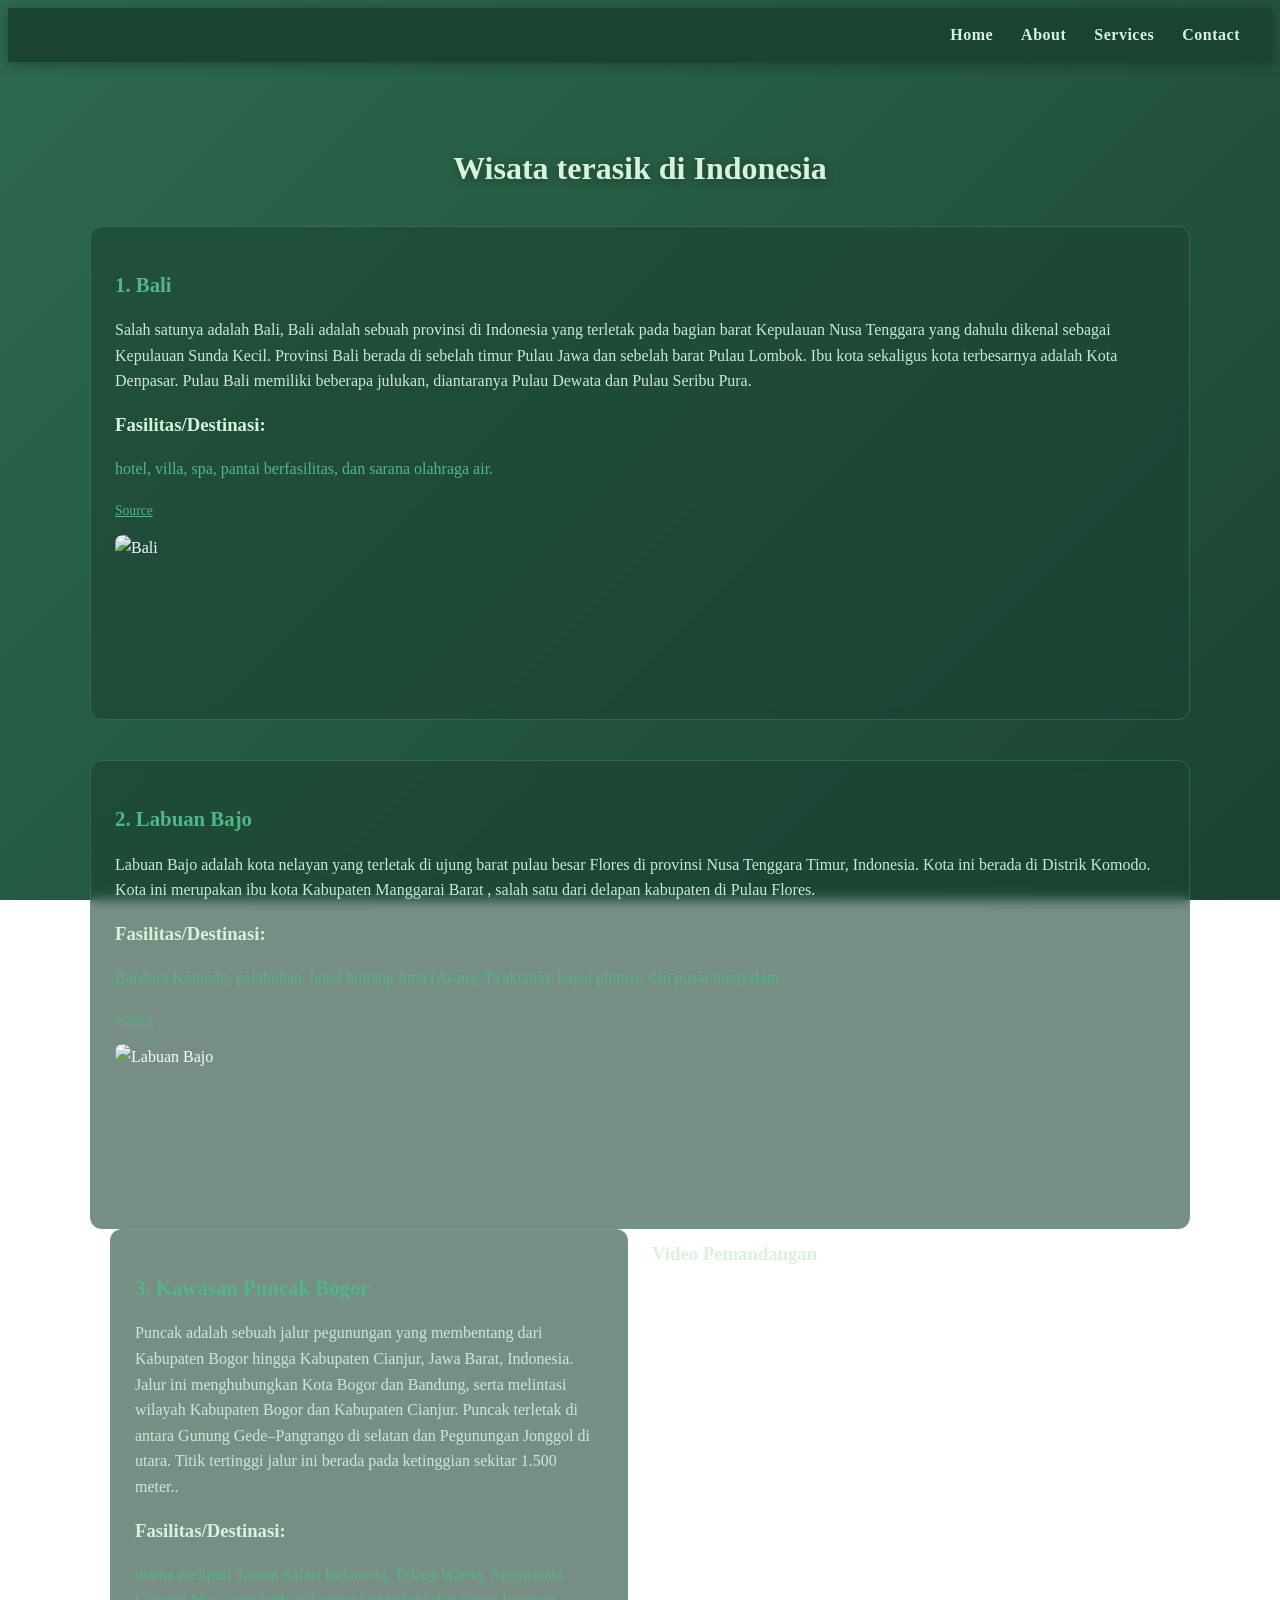
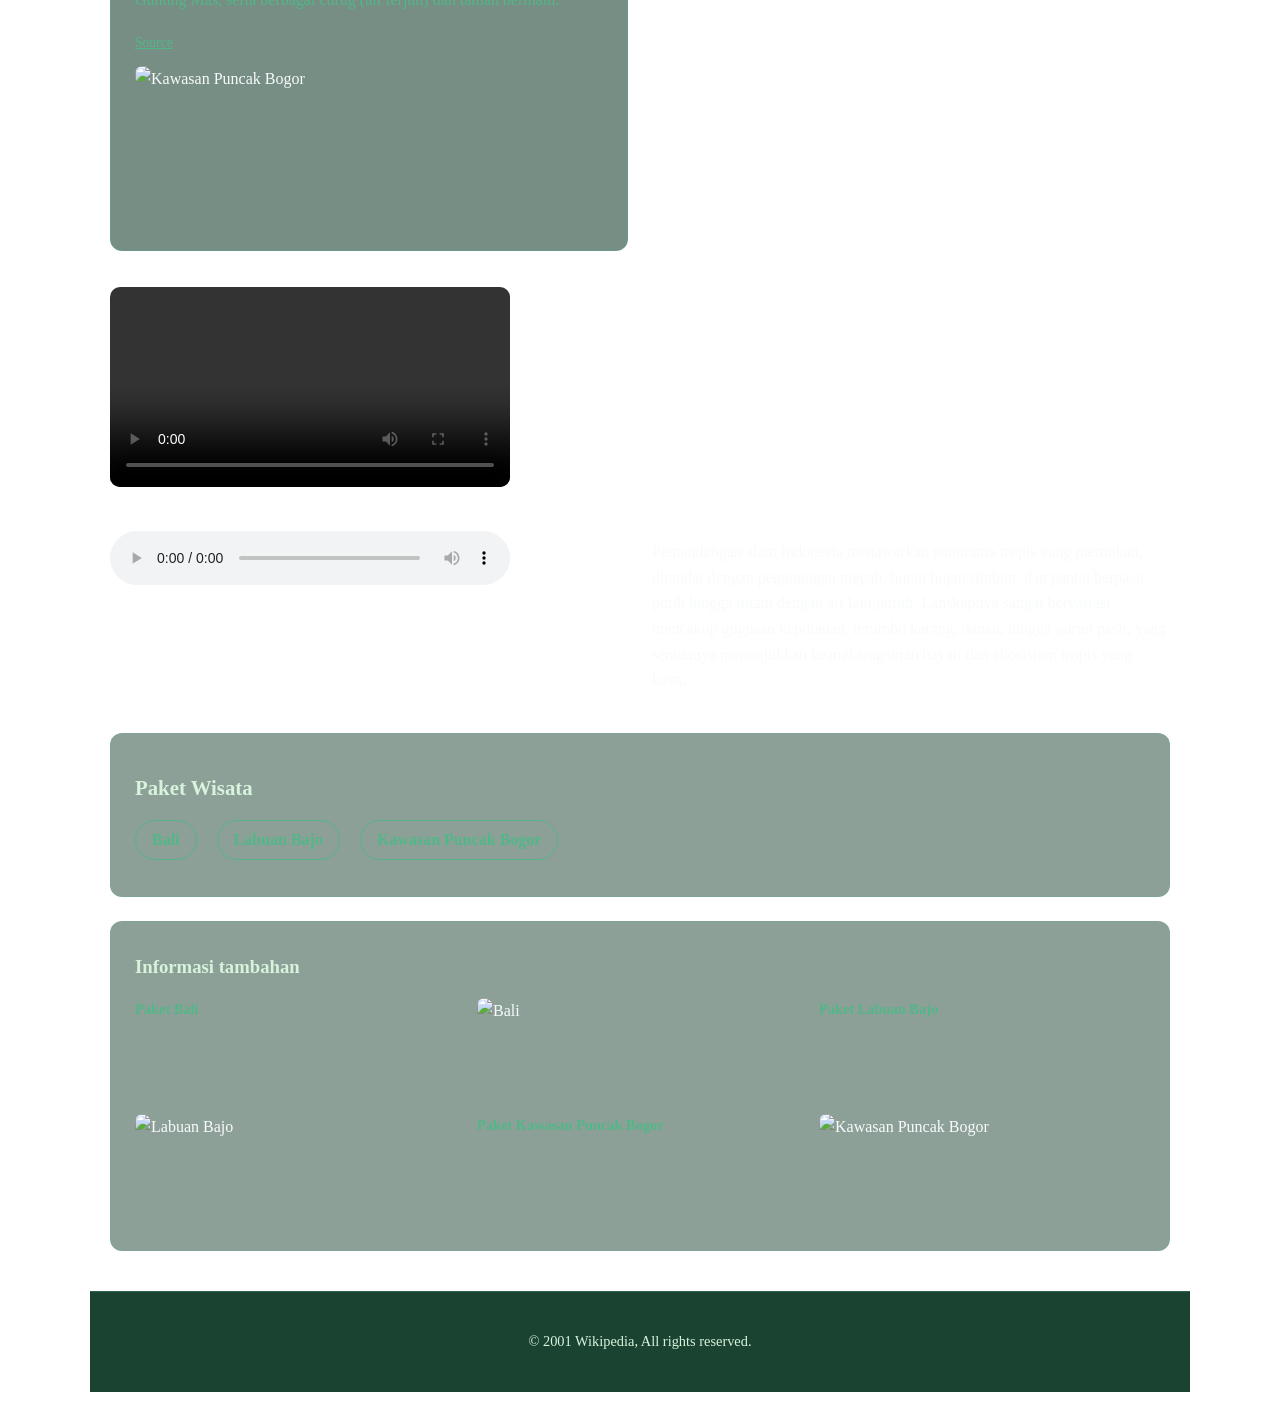
==== index.html @ 2928dc79 "Contoh" ====
<!DOCTYPE html>
<html lang="en">

    <head>
        <meta charset="UTF-8">
        <meta name="viewport" content="width=device-width, initial-scale=1.0">
        <meta http-equiv="X-UA-Compatible" content="ie-edge">
        <title>JELAJAH DUNIA BERSAMA [RICKY PRATAMA WIJAYA]</title>
        <link rel="stylesheet" href="projek3.css">
    </head>

    <body>


        <div>
            <nav class="navbar">
                <ul class="nav-links">
                    <li><a href="#">Home</a></li>
                    <li><a href="#">About</a></li>
                    <li><a href="#">Services</a></li>
                    <li><a href="#">Contact</a></li>
                </ul>
            </nav>
        </div>


        <div>
            <h1>
                Wisata terasik di Indonesia
            </h1>
            <article>
                <h2 style="color: yellowgreen;"> 1. Bali</h2>
                <p>Salah satunya adalah Bali, Bali adalah sebuah provinsi di Indonesia yang terletak pada bagian barat
                    Kepulauan Nusa Tenggara yang dahulu dikenal sebagai Kepulauan Sunda Kecil. Provinsi Bali berada di
                    sebelah timur Pulau Jawa dan sebelah barat Pulau Lombok. Ibu kota sekaligus kota terbesarnya adalah
                    Kota Denpasar. Pulau Bali memiliki beberapa julukan, diantaranya Pulau Dewata dan Pulau Seribu Pura.
                </p>
                <h3>Fasilitas/Destinasi:</h3>
                <p style="color: dodgerblue;">hotel, villa, spa, pantai berfasilitas, dan sarana olahraga air.</p>
                <a href="https://id.wikipedia.org/wiki/Bali">Source</a>
                <br>
                <img src="./assets/bali.jpeg" alt="Bali" width="100">
            </article>
        </div>
        <div>
            <article>
                <h2 style="color: yellowgreen;">2. Labuan Bajo</h2>
                <p>Labuan Bajo adalah kota nelayan yang terletak di ujung barat pulau besar Flores di provinsi Nusa
                    Tenggara Timur, Indonesia. Kota ini berada di Distrik Komodo. Kota ini merupakan ibu kota Kabupaten
                    Manggarai Barat , salah satu dari delapan kabupaten di Pulau Flores.</p>
                <h3>Fasilitas/Destinasi:</h3>
                <p style="color: dodgerblue;">Bandara Komodo, pelabuhan, hotel bintang lima (Ayana, Ta'aktana), kapal
                    phinisi, dan pusat menyelam.
                </p>
                <a href="https://en.wikipedia.org/wiki/Labuan_Bajo">Source</a>
                <br>
                <img src="./assets/labuan bajo.jpeg" alt="Labuan Bajo" width="100">
            </article>
            </main>
            <main>
                <article>
                    <h2 style="color: yellowgreen;">3. Kawasan Puncak Bogor</h2>
                    <p>Puncak adalah sebuah jalur pegunungan yang membentang dari Kabupaten Bogor hingga Kabupaten
                        Cianjur,
                        Jawa Barat, Indonesia. Jalur ini menghubungkan Kota Bogor dan Bandung, serta melintasi wilayah
                        Kabupaten Bogor dan Kabupaten Cianjur. Puncak terletak di antara Gunung Gede–Pangrango di
                        selatan
                        dan Pegunungan Jonggol di utara. Titik tertinggi jalur ini berada pada ketinggian sekitar 1.500
                        meter..</p>
                    <h3>Fasilitas/Destinasi:</h3>
                    <p style="color: dodgerblue;"> utama meliputi Taman Safari Indonesia, Telaga Warna, Agrowisata
                        Gunung
                        Mas, serta berbagai
                        curug (air terjun) dan taman bermain.</p>
                    <a href="https://id.wikipedia.org/wiki/Kawasan_Puncak">Source</a>
                    <br>
                    <img src="./assets/bogor.jpg" alt="Kawasan Puncak Bogor" width="100">
                </article>
                <h3>Video Pemandangan</h3>
                <video controls width="350" height="200">
                    <source src="./assets/video.mp4" type="video/mp4">
                    <source src="./assets/video.webm" type="video/webm">
                </video>
                <br>
                <audio controls>
                    <source src="./assets/audio.mp3" type="audio/mpeg">
                    <source src="./assets/audio.ogg" type="audio/ogg">
                </audio>
                <p>Pemandangan alam Indonesia menawarkan panorama tropis yang memukau, ditandai dengan pegunungan megah,
                    hutan hujan rimbun, dan pantai berpasir putih hingga hitam dengan air laut jernih. Lanskapnya sangat
                    bervariasi, mencakup gugusan kepulauan, terumbu karang, danau, hingga gurun pasir, yang semuanya
                    menunjukkan keanekaragaman hayati dan ekosistem tropis yang kaya.</p>
                <section>
                    <h2>Paket Wisata</h2>
                    <ul>
                        <li><a href="#">Bali</a></li>
                        <li><a href="#">Labuan Bajo</a></li>
                        <li><a href="#">Kawasan Puncak Bogor</a></li>
                    </ul>
                </section>
                <aside>
                    <h3>Informasi tambahan</h3>
                    <ul>
                        <li><a href="#">Paket Bali</a></li>
                        <img src="./assets/paket bali.jpg" alt="Bali" width="100">
                        <li><a href="#">Paket Labuan Bajo</a></li>
                        <img src="./assets/paket labuan bajo.jpg" alt="Labuan Bajo" width="100">
                        <li><a href="#">Paket Kawasan Puncak Bogor</a></li>
                        <img src="./assets/paket bogor.jpg" alt="Kawasan Puncak Bogor" width="100">
                    </ul>
                </aside>
            </main>
            <footer>
                <p>&copy; 2001 Wikipedia, All rights reserved.</p>
            </footer>
    </body>

</html>
---- projek3.css ----
:root {
    --primary: #2D6A4F;
    --primary-light: #52B788;
    --primary-xlight: #D8F3DC;
    --dark: #1B4332;
    --light: #f8fafc;
    --bg-gradient: linear-gradient(135deg, #2D6A4F 0%, #1B4332 100%);
    --font-body: Georgia, 'Times New Roman', serif;
}

body {
    font-family: var(--font-body);
    background: var(--bg-gradient);
    background-attachment: fixed;
    color: var(--light);
    line-height: 1.6;
    overflow-x: hidden;
    min-height: 100vh;
}

.navbar {
    background: var(--dark);
    padding: 14px 32px;
    display: flex;
    justify-content: flex-end;
    align-items: center;
    box-shadow: 0 2px 12px rgba(0,0,0,0.3);
    position: sticky;
    top: 0;
    z-index: 100;
}

.nav-links {
    list-style: none;
    padding: 0;
    margin: 0;
    display: flex;
    gap: 28px;
}

.nav-links a {
    text-decoration: none;
    color: var(--primary-xlight);
    font-size: 16px;
    font-weight: bold;
    letter-spacing: 0.5px;
    transition: color 0.3s, border-bottom 0.3s;
    padding-bottom: 4px;
    border-bottom: 2px solid transparent;
}

.nav-links a:hover {
    color: #52B788;
    border-bottom: 2px solid #52B788;
}

.logo {
    font-size: 24px;
    font-weight: bold;
    color: var(--primary-light);
}

h1 {
    text-align: center;
    font-size: 2rem;
    padding: 40px 20px 10px;
    color: var(--primary-xlight);
    text-shadow: 0 2px 8px rgba(0,0,0,0.3);
}

h2 {
    color: #52B788 !important; /* override inline style yellowgreen */
    font-size: 1.3rem;
    margin-bottom: 8px;
}

h3 {
    color: var(--primary-xlight);
    margin: 10px 0 6px;
}

body > div:nth-child(2),
body > div:nth-child(3) {
    max-width: 1100px;
    margin: 0 auto;
    padding: 20px;
}

body > div:nth-child(2) {
    display: grid;
    grid-template-columns: 1fr;
}

main {
    max-width: 1100px;
    margin: 0 auto;
    padding: 0 20px;
    display: grid;
    grid-template-columns: 1fr 1fr;
    grid-template-rows: auto;
    gap: 24px;
}

article {
    background: rgba(27, 67, 50, 0.6);
    border: 1px solid rgba(82, 183, 136, 0.3);
    border-radius: 12px;
    padding: 24px;
    backdrop-filter: blur(6px);
    transition: transform 0.2s, box-shadow 0.2s;
}

article:hover {
    transform: translateY(-4px);
    box-shadow: 0 8px 24px rgba(0,0,0,0.3);
}

article p {
    color: #cde8d8;
}

article p[style*="dodgerblue"] {
    color: #52B788 !important; /* override inline style dodgerblue */
}

article a {
    color: #52B788;
    font-size: 0.85rem;
}

article img {
    width: 100%;
    max-width: 300px;
    height: 160px;
    object-fit: cover;
    border-radius: 8px;
    margin-top: 12px;
    display: block;
}

section {
    grid-column: 1 / -1;
    background: rgba(27, 67, 50, 0.5);
    border-radius: 12px;
    padding: 20px 24px;
    border: 1px solid rgba(82, 183, 136, 0.2);
}

section h2 {
    color: var(--primary-xlight) !important;
    margin-bottom: 10px;
}

section ul {
    display: flex;
    gap: 20px;
    list-style: none;
    padding: 0;
    flex-wrap: wrap;
}

section ul li a {
    color: #52B788;
    text-decoration: none;
    font-weight: bold;
    padding: 6px 16px;
    border: 1px solid #52B788;
    border-radius: 20px;
    transition: 0.3s;
    display: inline-block;
}

section ul li a:hover {
    background: #52B788;
    color: #1B4332;
}

aside {
    background: rgba(27, 67, 50, 0.5);
    border-radius: 12px;
    padding: 20px 24px;
    border: 1px solid rgba(82, 183, 136, 0.2);
    grid-column: 1 / -1;
}

aside h3 {
    margin-bottom: 12px;
    color: var(--primary-xlight);
}

aside ul {
    list-style: none;
    padding: 0;
    display: grid;
    grid-template-columns: repeat(3, 1fr);
    gap: 16px;
}

aside ul li {
    display: flex;
    flex-direction: column;
    gap: 6px;
}

aside ul li a {
    color: #52B788;
    text-decoration: none;
    font-weight: bold;
    font-size: 0.9rem;
}

aside ul img {
    width: 100%;
    height: 100px;
    object-fit: cover;
    border-radius: 8px;
}

video {
    border-radius: 10px;
    width: 100%;
    max-width: 400px;
    display: block;
    margin: 12px 0;
}

audio {
    width: 100%;
    max-width: 400px;
    margin: 8px 0;
}

footer {
    text-align: center;
    padding: 24px;
    margin-top: 40px;
    background: var(--dark);
    color: var(--primary-xlight);
    font-size: 0.9rem;
    border-top: 1px solid rgba(82, 183, 136, 0.3);
}
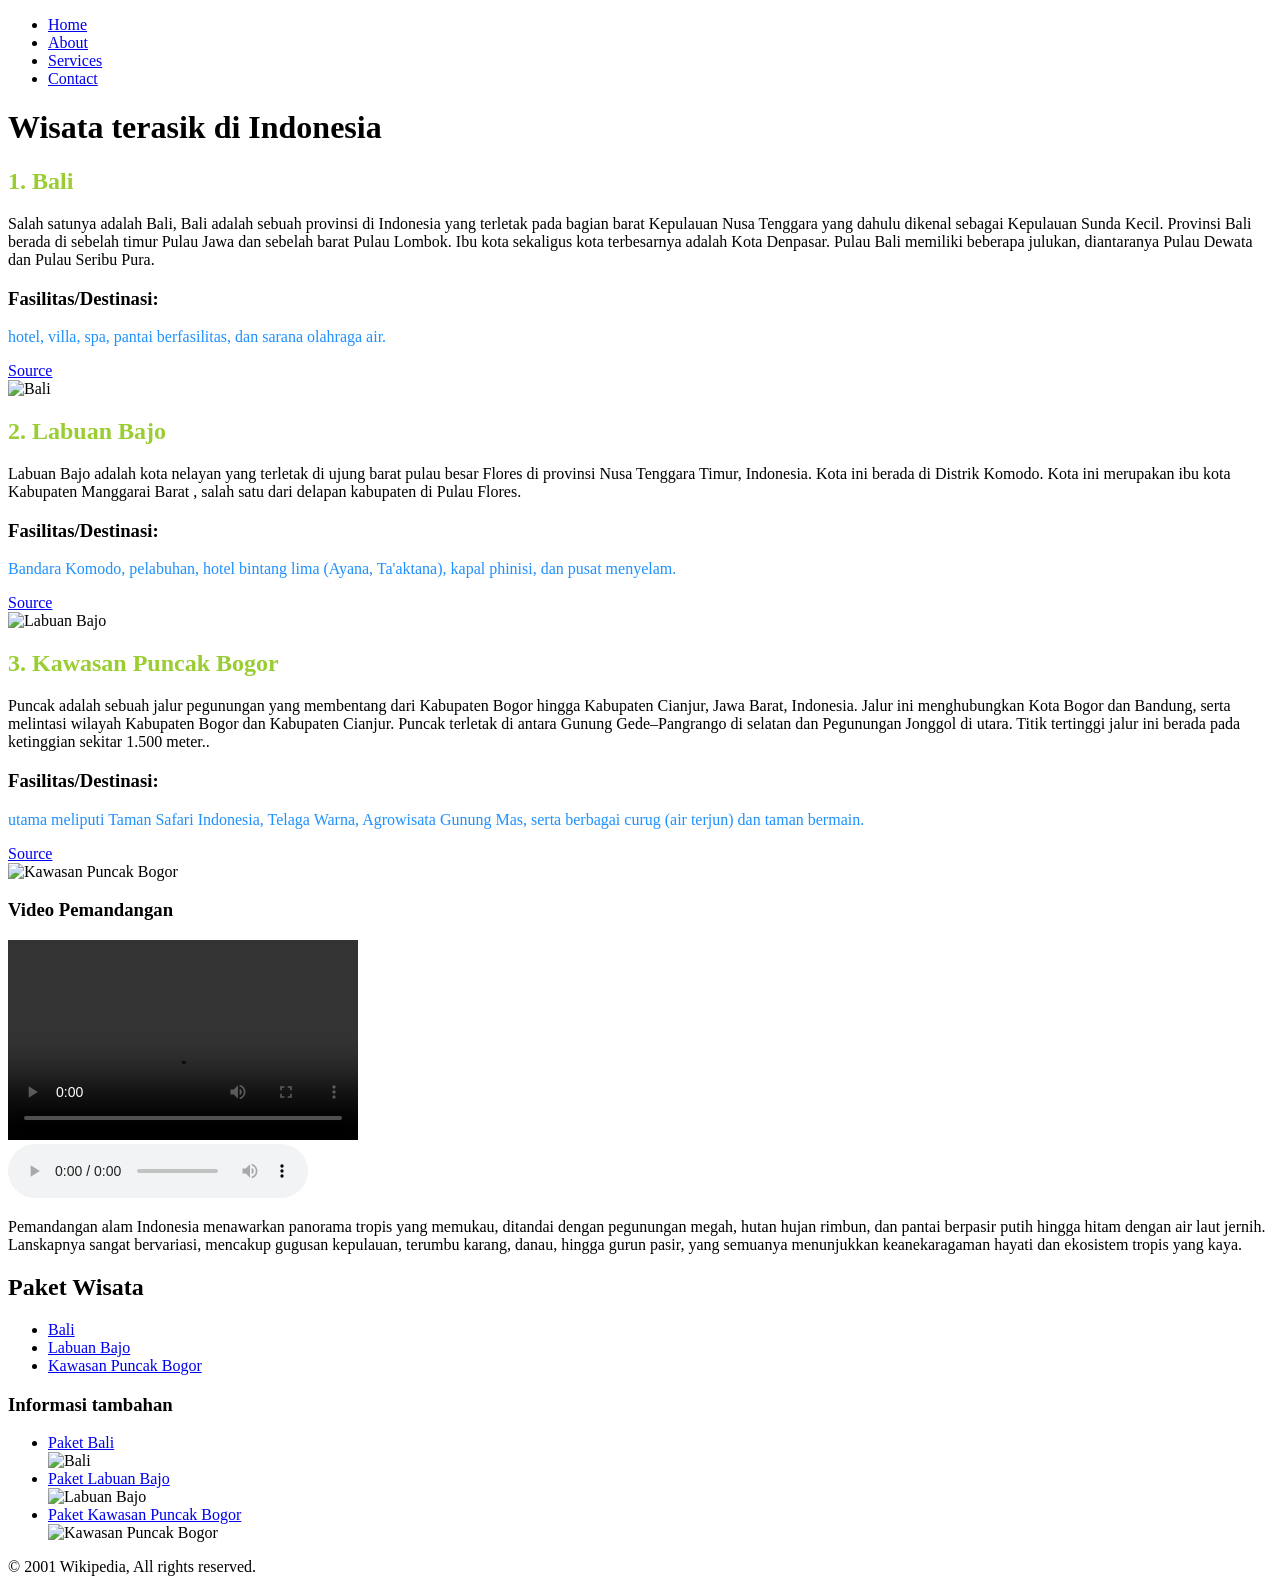
==== commit 6f2eb5e7: "Penambahan queries" ====
--- a/index.html
+++ b/index.html
@@ -6,7 +6,7 @@
         <meta name="viewport" content="width=device-width, initial-scale=1.0">
         <meta http-equiv="X-UA-Compatible" content="ie-edge">
         <title>JELAJAH DUNIA BERSAMA [RICKY PRATAMA WIJAYA]</title>
-        <link rel="stylesheet" href="projek3.css">
+        <link rel="stylesheet" href="projek3-@media.css">
     </head>
 
     <body>
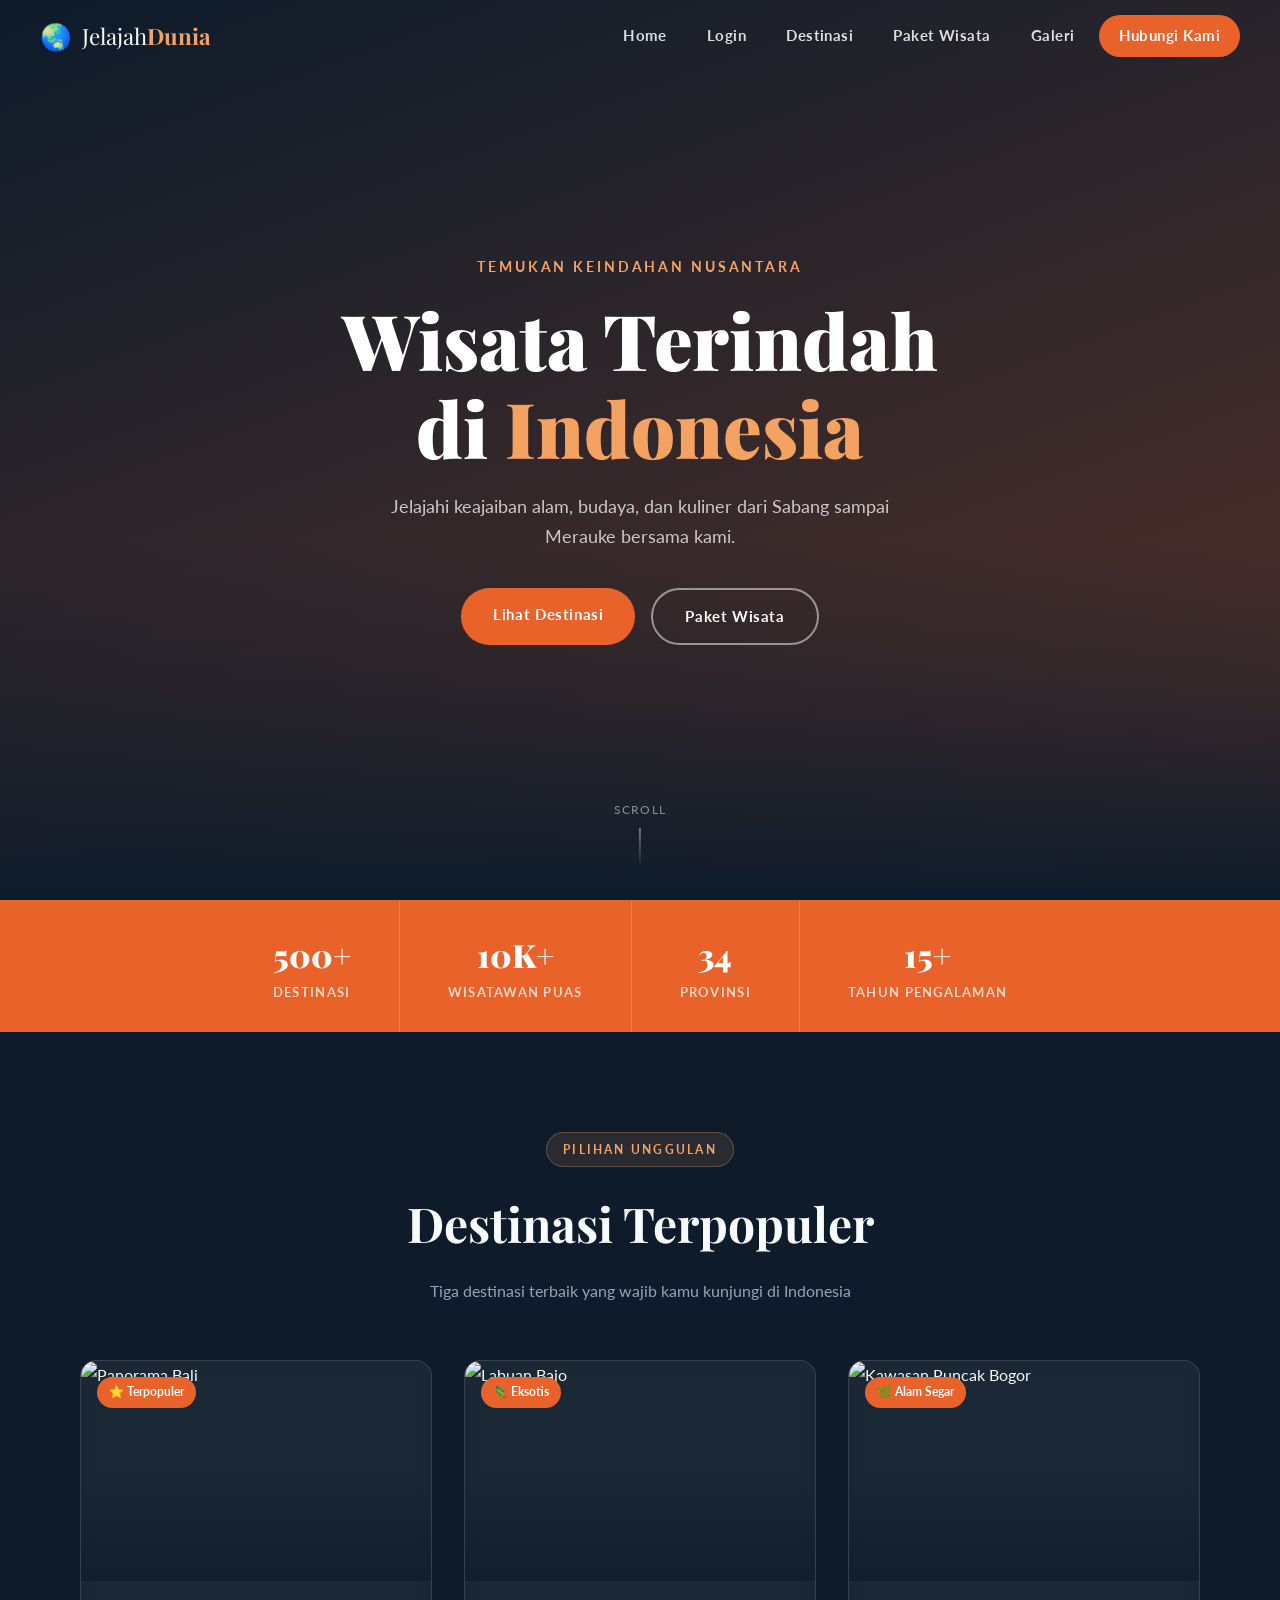
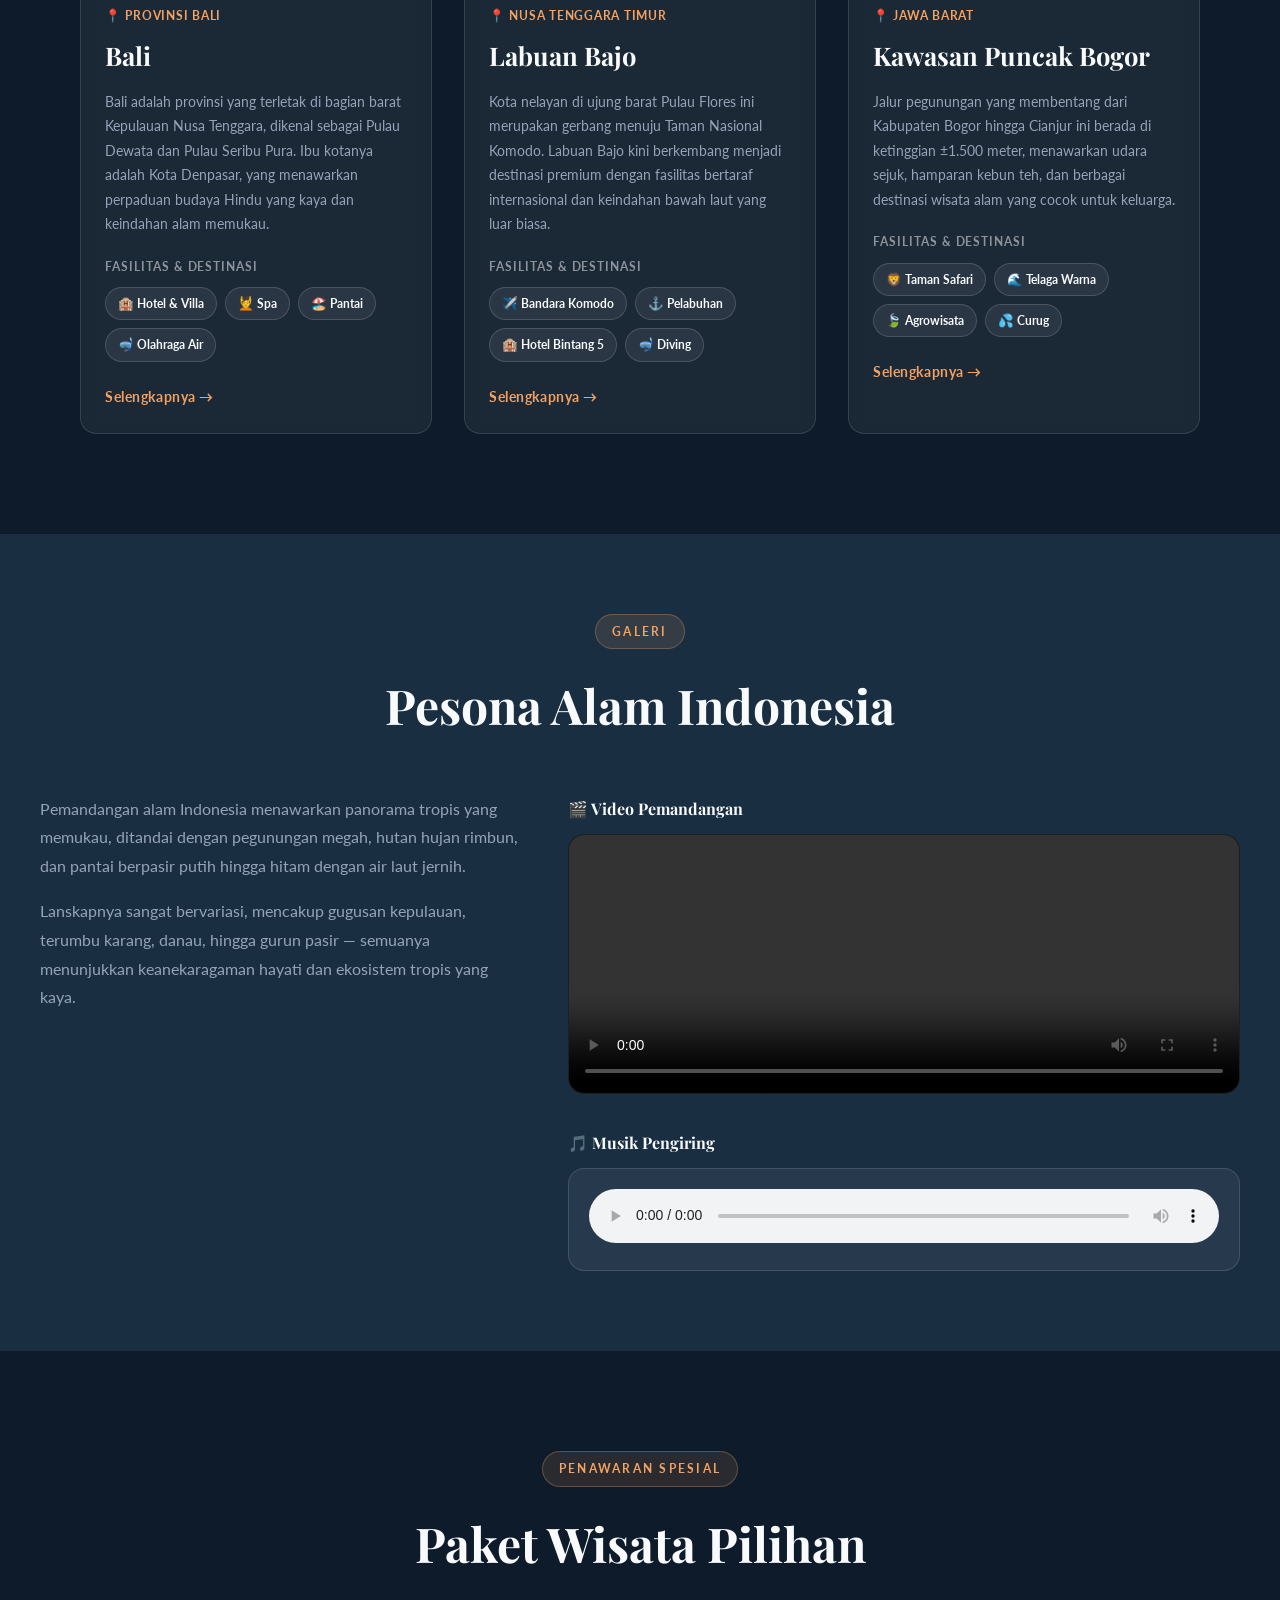
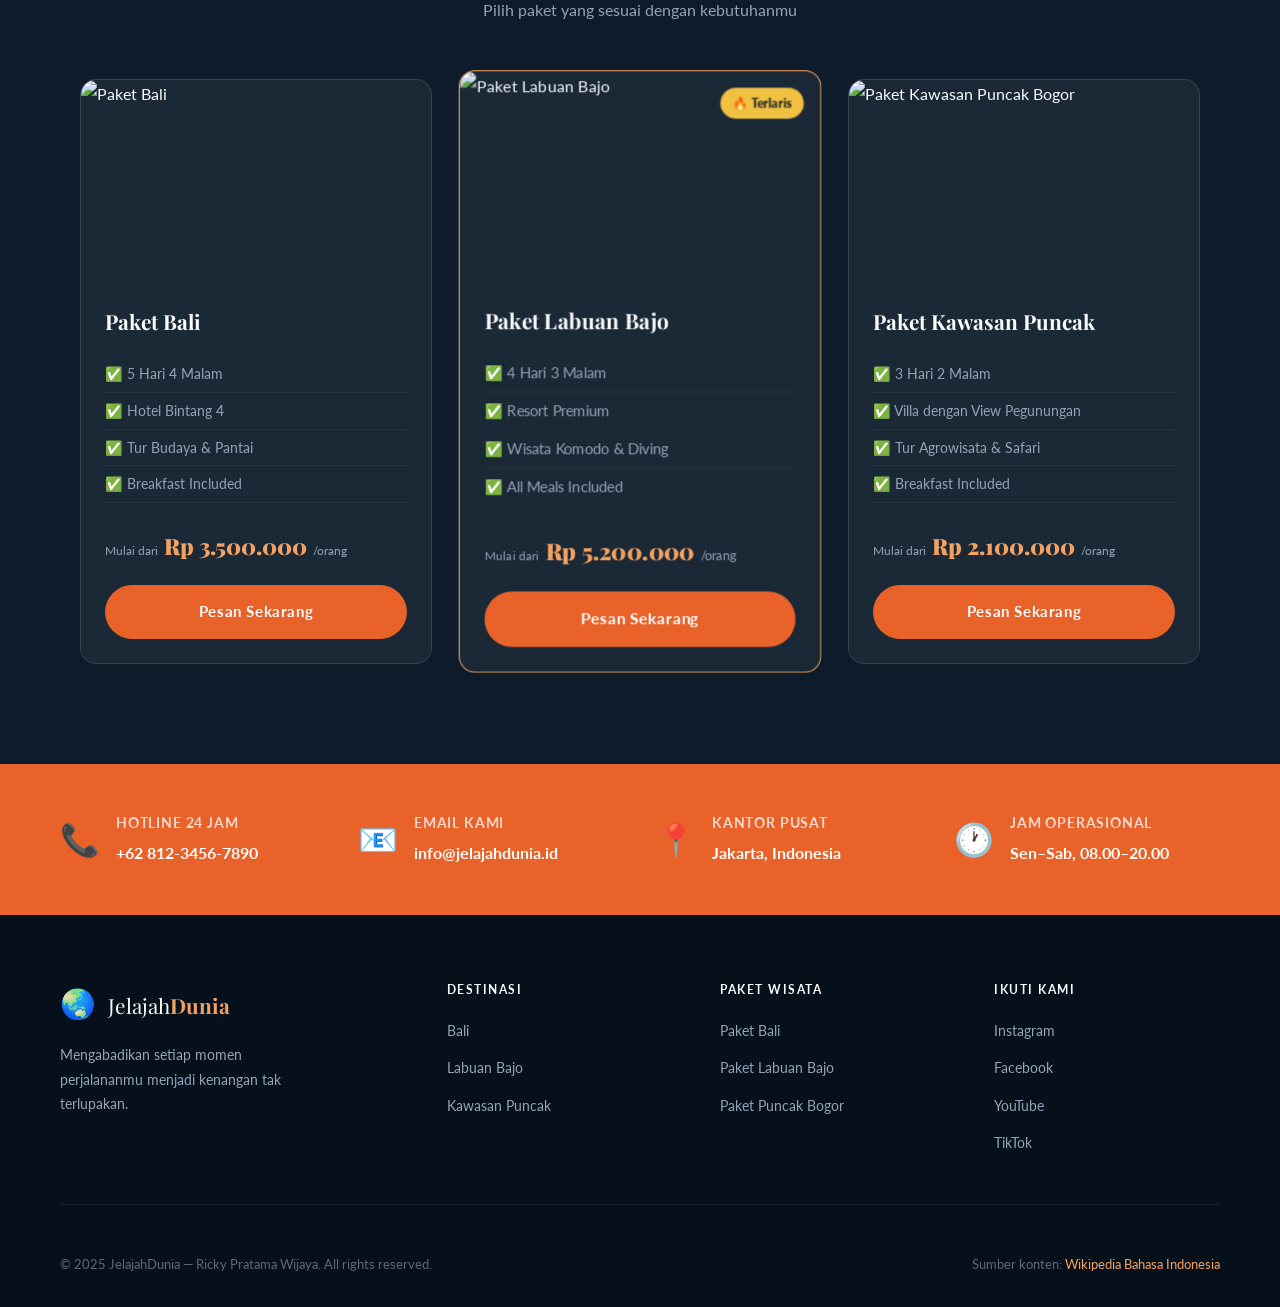
==== commit 223b3e6a: "Final" ====
--- a/index.html
+++ b/index.html
@@ -1,118 +1,394 @@
 <!DOCTYPE html>
-<html lang="en">
-
-    <head>
-        <meta charset="UTF-8">
-        <meta name="viewport" content="width=device-width, initial-scale=1.0">
-        <meta http-equiv="X-UA-Compatible" content="ie-edge">
-        <title>JELAJAH DUNIA BERSAMA [RICKY PRATAMA WIJAYA]</title>
-        <link rel="stylesheet" href="projek3-@media.css">
-    </head>
-
-    <body>
-
-
-        <div>
-            <nav class="navbar">
-                <ul class="nav-links">
-                    <li><a href="#">Home</a></li>
-                    <li><a href="#">About</a></li>
-                    <li><a href="#">Services</a></li>
-                    <li><a href="#">Contact</a></li>
+<html lang="id">
+
+<head>
+    <meta charset="UTF-8">
+    <meta name="viewport" content="width=device-width, initial-scale=1.0">
+    <meta http-equiv="X-UA-Compatible" content="ie=edge">
+    <title>Jelajah Dunia Bersama Ricky Pratama Wijaya</title>
+    <link rel="stylesheet" href="projek.css">
+    <link href="https://fonts.googleapis.com/css2?family=Playfair+Display:wght@400;700;900&family=Lato:wght@300;400;700&display=swap" rel="stylesheet">
+</head>
+
+<body>
+
+    <!-- ===== NAVBAR ===== -->
+    <header class="site-header">
+        <nav class="navbar">
+            <div class="nav-brand">
+                <span class="brand-icon">🌏</span>
+                <span class="brand-text">Jelajah<strong>Dunia</strong></span>
+            </div>
+            <ul class="nav-links">
+                <li><a href="#home">Home</a></li>
+                <li><a href="login.html">Login</a></li>
+                <li><a href="#destinasi">Destinasi</a></li>
+                <li><a href="#paket">Paket Wisata</a></li>
+                <li><a href="#galeri">Galeri</a></li>
+                <li><a href="#kontak" class="nav-cta">Hubungi Kami</a></li>
+            </ul>
+            <!-- Hamburger untuk mobile -->
+            <button class="nav-toggle" id="navToggle" aria-label="Toggle menu">
+                <span></span><span></span><span></span>
+            </button>
+        </nav>
+    </header>
+
+    <!-- ===== HERO SECTION ===== -->
+    <section class="hero" id="home">
+        <div class="hero-overlay"></div>
+        <div class="hero-content">
+            <p class="hero-subtitle">Temukan Keindahan Nusantara</p>
+            <h1 class="hero-title">Wisata Terindah<br>di <span class="highlight">Indonesia</span></h1>
+            <p class="hero-desc">Jelajahi keajaiban alam, budaya, dan kuliner dari Sabang sampai Merauke bersama kami.</p>
+            <div class="hero-buttons">
+                <a href="#destinasi" class="btn btn-primary">Lihat Destinasi</a>
+                <a href="#paket" class="btn btn-outline">Paket Wisata</a>
+            </div>
+        </div>
+        <div class="hero-scroll-hint">
+            <span>Scroll</span>
+            <div class="scroll-arrow"></div>
+        </div>
+    </section>
+
+    <!-- ===== STATS STRIP ===== -->
+    <section class="stats-strip">
+        <div class="stat-item">
+            <span class="stat-num">500+</span>
+            <span class="stat-label">Destinasi</span>
+        </div>
+        <div class="stat-item">
+            <span class="stat-num">10K+</span>
+            <span class="stat-label">Wisatawan Puas</span>
+        </div>
+        <div class="stat-item">
+            <span class="stat-num">34</span>
+            <span class="stat-label">Provinsi</span>
+        </div>
+        <div class="stat-item">
+            <span class="stat-num">15+</span>
+            <span class="stat-label">Tahun Pengalaman</span>
+        </div>
+    </section>
+
+    <!-- ===== DESTINASI SECTION ===== -->
+    <main>
+        <section class="destinasi-section" id="destinasi">
+            <div class="section-header">
+                <span class="section-tag">Pilihan Unggulan</span>
+                <h2 class="section-title">Destinasi Terpopuler</h2>
+                <p class="section-desc">Tiga destinasi terbaik yang wajib kamu kunjungi di Indonesia</p>
+            </div>
+
+            <div class="destinasi-grid">
+
+                <!-- CARD 1: BALI -->
+                <article class="dest-card" id="bali">
+                    <div class="card-badge">⭐ Terpopuler</div>
+                    <div class="card-img-wrap">
+                        <img src="./assets/bali.jpeg" alt="Panorama Bali" class="card-img">
+                        <div class="card-img-overlay"></div>
+                    </div>
+                    <div class="card-body">
+                        <div class="card-location">📍 Provinsi Bali</div>
+                        <h2 class="card-title">Bali</h2>
+                        <p class="card-desc">Bali adalah provinsi yang terletak di bagian barat Kepulauan Nusa Tenggara,
+                            dikenal sebagai Pulau Dewata dan Pulau Seribu Pura. Ibu kotanya adalah Kota Denpasar, yang
+                            menawarkan perpaduan budaya Hindu yang kaya dan keindahan alam memukau.</p>
+                        <div class="card-facilities">
+                            <h4>Fasilitas & Destinasi</h4>
+                            <div class="facility-tags">
+                                <span class="tag">🏨 Hotel & Villa</span>
+                                <span class="tag">💆 Spa</span>
+                                <span class="tag">🏖️ Pantai</span>
+                                <span class="tag">🤿 Olahraga Air</span>
+                            </div>
+                        </div>
+                        <a href="https://id.wikipedia.org/wiki/Bali" target="_blank" class="card-link">
+                            Selengkapnya →
+                        </a>
+                    </div>
+                </article>
+
+                <!-- CARD 2: LABUAN BAJO -->
+                <article class="dest-card" id="labuanbajo">
+                    <div class="card-badge">🦎 Eksotis</div>
+                    <div class="card-img-wrap">
+                        <img src="./assets/labuan bajo.jpeg" alt="Labuan Bajo" class="card-img">
+                        <div class="card-img-overlay"></div>
+                    </div>
+                    <div class="card-body">
+                        <div class="card-location">📍 Nusa Tenggara Timur</div>
+                        <h2 class="card-title">Labuan Bajo</h2>
+                        <p class="card-desc">Kota nelayan di ujung barat Pulau Flores ini merupakan gerbang menuju
+                            Taman Nasional Komodo. Labuan Bajo kini berkembang menjadi destinasi premium dengan
+                            fasilitas bertaraf internasional dan keindahan bawah laut yang luar biasa.</p>
+                        <div class="card-facilities">
+                            <h4>Fasilitas & Destinasi</h4>
+                            <div class="facility-tags">
+                                <span class="tag">✈️ Bandara Komodo</span>
+                                <span class="tag">⚓ Pelabuhan</span>
+                                <span class="tag">🏨 Hotel Bintang 5</span>
+                                <span class="tag">🤿 Diving</span>
+                            </div>
+                        </div>
+                        <a href="https://en.wikipedia.org/wiki/Labuan_Bajo" target="_blank" class="card-link">
+                            Selengkapnya →
+                        </a>
+                    </div>
+                </article>
+
+                <!-- CARD 3: PUNCAK BOGOR -->
+                <article class="dest-card" id="puncak">
+                    <div class="card-badge">🌿 Alam Segar</div>
+                    <div class="card-img-wrap">
+                        <img src="./assets/bogor.jpg" alt="Kawasan Puncak Bogor" class="card-img">
+                        <div class="card-img-overlay"></div>
+                    </div>
+                    <div class="card-body">
+                        <div class="card-location">📍 Jawa Barat</div>
+                        <h2 class="card-title">Kawasan Puncak Bogor</h2>
+                        <p class="card-desc">Jalur pegunungan yang membentang dari Kabupaten Bogor hingga Cianjur ini
+                            berada di ketinggian ±1.500 meter, menawarkan udara sejuk, hamparan kebun teh, dan berbagai
+                            destinasi wisata alam yang cocok untuk keluarga.</p>
+                        <div class="card-facilities">
+                            <h4>Fasilitas & Destinasi</h4>
+                            <div class="facility-tags">
+                                <span class="tag">🦁 Taman Safari</span>
+                                <span class="tag">🌊 Telaga Warna</span>
+                                <span class="tag">🍃 Agrowisata</span>
+                                <span class="tag">💦 Curug</span>
+                            </div>
+                        </div>
+                        <a href="https://id.wikipedia.org/wiki/Kawasan_Puncak" target="_blank" class="card-link">
+                            Selengkapnya →
+                        </a>
+                    </div>
+                </article>
+
+            </div>
+        </section>
+
+        <!-- ===== GALERI / VIDEO SECTION ===== -->
+        <section class="media-section" id="galeri">
+            <div class="section-header">
+                <span class="section-tag">Galeri</span>
+                <h2 class="section-title">Pesona Alam Indonesia</h2>
+            </div>
+            <div class="media-container">
+                <div class="media-text">
+                    <p>Pemandangan alam Indonesia menawarkan panorama tropis yang memukau, ditandai dengan pegunungan
+                        megah, hutan hujan rimbun, dan pantai berpasir putih hingga hitam dengan air laut jernih.</p>
+                    <p>Lanskapnya sangat bervariasi, mencakup gugusan kepulauan, terumbu karang, danau, hingga gurun
+                        pasir — semuanya menunjukkan keanekaragaman hayati dan ekosistem tropis yang kaya.</p>
+                </div>
+                <div class="media-players">
+                    <div class="media-wrap">
+                        <h3>🎬 Video Pemandangan</h3>
+                        <video controls width="100%" class="styled-video">
+                            <source src="./assets/video.mp4" type="video/mp4">
+                            <source src="./assets/video.webm" type="video/webm">
+                            Browser kamu tidak mendukung video.
+                        </video>
+                    </div>
+                    <div class="media-wrap">
+                        <h3>🎵 Musik Pengiring</h3>
+                        <div class="audio-wrap">
+                            <audio controls class="styled-audio">
+                                <source src="./assets/audio.mp3" type="audio/mpeg">
+                                <source src="./assets/audio.ogg" type="audio/ogg">
+                                Browser kamu tidak mendukung audio.
+                            </audio>
+                        </div>
+                    </div>
+                </div>
+            </div>
+        </section>
+
+        <!-- ===== PAKET WISATA ===== -->
+        <section class="paket-section" id="paket">
+            <div class="section-header">
+                <span class="section-tag">Penawaran Spesial</span>
+                <h2 class="section-title">Paket Wisata Pilihan</h2>
+                <p class="section-desc">Pilih paket yang sesuai dengan kebutuhanmu</p>
+            </div>
+
+            <div class="paket-grid">
+
+                <div class="paket-card">
+                    <div class="paket-img-wrap">
+                        <img src="./assets/paket bali.jpg" alt="Paket Bali" class="paket-img">
+                    </div>
+                    <div class="paket-body">
+                        <h3>Paket Bali</h3>
+                        <ul class="paket-list">
+                            <li>✅ 5 Hari 4 Malam</li>
+                            <li>✅ Hotel Bintang 4</li>
+                            <li>✅ Tur Budaya & Pantai</li>
+                            <li>✅ Breakfast Included</li>
+                        </ul>
+                        <div class="paket-price">
+                            <span class="price-from">Mulai dari</span>
+                            <span class="price-num">Rp 3.500.000</span>
+                            <span class="price-per">/orang</span>
+                        </div>
+                        <a href="#" class="btn btn-primary btn-full">Pesan Sekarang</a>
+                    </div>
+                </div>
+
+                <div class="paket-card featured">
+                    <div class="paket-badge">🔥 Terlaris</div>
+                    <div class="paket-img-wrap">
+                        <img src="./assets/paket labuan bajo.jpg" alt="Paket Labuan Bajo" class="paket-img">
+                    </div>
+                    <div class="paket-body">
+                        <h3>Paket Labuan Bajo</h3>
+                        <ul class="paket-list">
+                            <li>✅ 4 Hari 3 Malam</li>
+                            <li>✅ Resort Premium</li>
+                            <li>✅ Wisata Komodo & Diving</li>
+                            <li>✅ All Meals Included</li>
+                        </ul>
+                        <div class="paket-price">
+                            <span class="price-from">Mulai dari</span>
+                            <span class="price-num">Rp 5.200.000</span>
+                            <span class="price-per">/orang</span>
+                        </div>
+                        <a href="#" class="btn btn-primary btn-full">Pesan Sekarang</a>
+                    </div>
+                </div>
+
+                <div class="paket-card">
+                    <div class="paket-img-wrap">
+                        <img src="./assets/paket bogor.jpg" alt="Paket Kawasan Puncak Bogor" class="paket-img">
+                    </div>
+                    <div class="paket-body">
+                        <h3>Paket Kawasan Puncak</h3>
+                        <ul class="paket-list">
+                            <li>✅ 3 Hari 2 Malam</li>
+                            <li>✅ Villa dengan View Pegunungan</li>
+                            <li>✅ Tur Agrowisata & Safari</li>
+                            <li>✅ Breakfast Included</li>
+                        </ul>
+                        <div class="paket-price">
+                            <span class="price-from">Mulai dari</span>
+                            <span class="price-num">Rp 2.100.000</span>
+                            <span class="price-per">/orang</span>
+                        </div>
+                        <a href="#" class="btn btn-primary btn-full">Pesan Sekarang</a>
+                    </div>
+                </div>
+
+            </div>
+        </section>
+
+        <!-- ===== INFORMASI TAMBAHAN / SIDEBAR-STYLE ===== -->
+        <aside class="info-strip" id="kontak">
+            <div class="info-box">
+                <span class="info-icon">📞</span>
+                <div>
+                    <strong>Hotline 24 Jam</strong>
+                    <p>+62 812-3456-7890</p>
+                </div>
+            </div>
+            <div class="info-box">
+                <span class="info-icon">📧</span>
+                <div>
+                    <strong>Email Kami</strong>
+                    <p>info@jelajahdunia.id</p>
+                </div>
+            </div>
+            <div class="info-box">
+                <span class="info-icon">📍</span>
+                <div>
+                    <strong>Kantor Pusat</strong>
+                    <p>Jakarta, Indonesia</p>
+                </div>
+            </div>
+            <div class="info-box">
+                <span class="info-icon">🕐</span>
+                <div>
+                    <strong>Jam Operasional</strong>
+                    <p>Sen–Sab, 08.00–20.00</p>
+                </div>
+            </div>
+        </aside>
+    </main>
+
+    <!-- ===== FOOTER ===== -->
+    <footer class="site-footer">
+        <div class="footer-top">
+            <div class="footer-brand">
+                <span class="brand-icon">🌏</span>
+                <span class="brand-text">Jelajah<strong>Dunia</strong></span>
+                <p>Mengabadikan setiap momen perjalananmu menjadi kenangan tak terlupakan.</p>
+            </div>
+            <div class="footer-links">
+                <h4>Destinasi</h4>
+                <ul>
+                    <li><a href="#bali">Bali</a></li>
+                    <li><a href="#labuanbajo">Labuan Bajo</a></li>
+                    <li><a href="#puncak">Kawasan Puncak</a></li>
                 </ul>
-            </nav>
-        </div>
-
-
-        <div>
-            <h1>
-                Wisata terasik di Indonesia
-            </h1>
-            <article>
-                <h2 style="color: yellowgreen;"> 1. Bali</h2>
-                <p>Salah satunya adalah Bali, Bali adalah sebuah provinsi di Indonesia yang terletak pada bagian barat
-                    Kepulauan Nusa Tenggara yang dahulu dikenal sebagai Kepulauan Sunda Kecil. Provinsi Bali berada di
-                    sebelah timur Pulau Jawa dan sebelah barat Pulau Lombok. Ibu kota sekaligus kota terbesarnya adalah
-                    Kota Denpasar. Pulau Bali memiliki beberapa julukan, diantaranya Pulau Dewata dan Pulau Seribu Pura.
-                </p>
-                <h3>Fasilitas/Destinasi:</h3>
-                <p style="color: dodgerblue;">hotel, villa, spa, pantai berfasilitas, dan sarana olahraga air.</p>
-                <a href="https://id.wikipedia.org/wiki/Bali">Source</a>
-                <br>
-                <img src="./assets/bali.jpeg" alt="Bali" width="100">
-            </article>
-        </div>
-        <div>
-            <article>
-                <h2 style="color: yellowgreen;">2. Labuan Bajo</h2>
-                <p>Labuan Bajo adalah kota nelayan yang terletak di ujung barat pulau besar Flores di provinsi Nusa
-                    Tenggara Timur, Indonesia. Kota ini berada di Distrik Komodo. Kota ini merupakan ibu kota Kabupaten
-                    Manggarai Barat , salah satu dari delapan kabupaten di Pulau Flores.</p>
-                <h3>Fasilitas/Destinasi:</h3>
-                <p style="color: dodgerblue;">Bandara Komodo, pelabuhan, hotel bintang lima (Ayana, Ta'aktana), kapal
-                    phinisi, dan pusat menyelam.
-                </p>
-                <a href="https://en.wikipedia.org/wiki/Labuan_Bajo">Source</a>
-                <br>
-                <img src="./assets/labuan bajo.jpeg" alt="Labuan Bajo" width="100">
-            </article>
-            </main>
-            <main>
-                <article>
-                    <h2 style="color: yellowgreen;">3. Kawasan Puncak Bogor</h2>
-                    <p>Puncak adalah sebuah jalur pegunungan yang membentang dari Kabupaten Bogor hingga Kabupaten
-                        Cianjur,
-                        Jawa Barat, Indonesia. Jalur ini menghubungkan Kota Bogor dan Bandung, serta melintasi wilayah
-                        Kabupaten Bogor dan Kabupaten Cianjur. Puncak terletak di antara Gunung Gede–Pangrango di
-                        selatan
-                        dan Pegunungan Jonggol di utara. Titik tertinggi jalur ini berada pada ketinggian sekitar 1.500
-                        meter..</p>
-                    <h3>Fasilitas/Destinasi:</h3>
-                    <p style="color: dodgerblue;"> utama meliputi Taman Safari Indonesia, Telaga Warna, Agrowisata
-                        Gunung
-                        Mas, serta berbagai
-                        curug (air terjun) dan taman bermain.</p>
-                    <a href="https://id.wikipedia.org/wiki/Kawasan_Puncak">Source</a>
-                    <br>
-                    <img src="./assets/bogor.jpg" alt="Kawasan Puncak Bogor" width="100">
-                </article>
-                <h3>Video Pemandangan</h3>
-                <video controls width="350" height="200">
-                    <source src="./assets/video.mp4" type="video/mp4">
-                    <source src="./assets/video.webm" type="video/webm">
-                </video>
-                <br>
-                <audio controls>
-                    <source src="./assets/audio.mp3" type="audio/mpeg">
-                    <source src="./assets/audio.ogg" type="audio/ogg">
-                </audio>
-                <p>Pemandangan alam Indonesia menawarkan panorama tropis yang memukau, ditandai dengan pegunungan megah,
-                    hutan hujan rimbun, dan pantai berpasir putih hingga hitam dengan air laut jernih. Lanskapnya sangat
-                    bervariasi, mencakup gugusan kepulauan, terumbu karang, danau, hingga gurun pasir, yang semuanya
-                    menunjukkan keanekaragaman hayati dan ekosistem tropis yang kaya.</p>
-                <section>
-                    <h2>Paket Wisata</h2>
-                    <ul>
-                        <li><a href="#">Bali</a></li>
-                        <li><a href="#">Labuan Bajo</a></li>
-                        <li><a href="#">Kawasan Puncak Bogor</a></li>
-                    </ul>
-                </section>
-                <aside>
-                    <h3>Informasi tambahan</h3>
-                    <ul>
-                        <li><a href="#">Paket Bali</a></li>
-                        <img src="./assets/paket bali.jpg" alt="Bali" width="100">
-                        <li><a href="#">Paket Labuan Bajo</a></li>
-                        <img src="./assets/paket labuan bajo.jpg" alt="Labuan Bajo" width="100">
-                        <li><a href="#">Paket Kawasan Puncak Bogor</a></li>
-                        <img src="./assets/paket bogor.jpg" alt="Kawasan Puncak Bogor" width="100">
-                    </ul>
-                </aside>
-            </main>
-            <footer>
-                <p>&copy; 2001 Wikipedia, All rights reserved.</p>
-            </footer>
-    </body>
-
-</html>+            </div>
+            <div class="footer-links">
+                <h4>Paket Wisata</h4>
+                <ul>
+                    <li><a href="#paket">Paket Bali</a></li>
+                    <li><a href="#paket">Paket Labuan Bajo</a></li>
+                    <li><a href="#paket">Paket Puncak Bogor</a></li>
+                </ul>
+            </div>
+            <div class="footer-links">
+                <h4>Ikuti Kami</h4>
+                <ul>
+                    <li><a href="#">Instagram</a></li>
+                    <li><a href="#">Facebook</a></li>
+                    <li><a href="#">YouTube</a></li>
+                    <li><a href="#">TikTok</a></li>
+                </ul>
+            </div>
+        </div>
+        <div class="footer-bottom">
+            <p>&copy; 2025 JelajahDunia — Ricky Pratama Wijaya. All rights reserved.</p>
+            <p>Sumber konten: <a href="https://id.wikipedia.org" target="_blank">Wikipedia Bahasa Indonesia</a></p>
+        </div>
+    </footer>
+
+    <script>
+        // Navbar scroll effect
+        const header = document.querySelector('.site-header');
+        window.addEventListener('scroll', () => {
+            if (window.scrollY > 50) {
+                header.classList.add('scrolled');
+            } else {
+                header.classList.remove('scrolled');
+            }
+        });
+
+        // Mobile nav toggle
+        const navToggle = document.getElementById('navToggle');
+        const navLinks = document.querySelector('.nav-links');
+        navToggle.addEventListener('click', () => {
+            navLinks.classList.toggle('open');
+            navToggle.classList.toggle('active');
+        });
+
+        // Close nav on link click (mobile)
+        document.querySelectorAll('.nav-links a').forEach(link => {
+            link.addEventListener('click', () => {
+                navLinks.classList.remove('open');
+                navToggle.classList.remove('active');
+            });
+        });
+
+        // Card hover tilt subtle effect
+        document.querySelectorAll('.dest-card').forEach(card => {
+            card.addEventListener('mouseenter', () => card.style.transform = 'translateY(-8px)');
+            card.addEventListener('mouseleave', () => card.style.transform = 'translateY(0)');
+        });
+    </script>
+
+</body>
+</html>
--- a/projek.css
+++ b/projek.css
@@ -0,0 +1,945 @@
+/* ===================================================
+   JELAJAH DUNIA — Ricky Pratama Wijaya
+   CSS Lengkap & Diperbaiki
+   =================================================== */
+
+/* ---- Google Fonts ---- */
+@import url('https://fonts.googleapis.com/css2?family=Playfair+Display:wght@400;700;900&family=Lato:wght@300;400;700&display=swap');
+
+/* ---- CSS Variables ---- */
+:root {
+    --primary:       #e8622a;
+    --primary-dark:  #c44e1c;
+    --primary-light: #f4a261;
+    --accent:        #2ec4b6;
+    --dark:          #0d1b2a;
+    --dark-2:        #1a2e42;
+    --light:         #f8fafc;
+    --text-muted:    #94a3b8;
+    --gold:          #f0c040;
+    --card-bg:       rgba(255,255,255,0.06);
+    --card-border:   rgba(255,255,255,0.12);
+    --font-head:     'Playfair Display', Georgia, serif;
+    --font-body:     'Lato', sans-serif;
+    --radius:        16px;
+    --radius-sm:     8px;
+    --shadow:        0 8px 32px rgba(0,0,0,0.3);
+    --transition:    0.3s ease;
+}
+
+/* ---- Reset & Base ---- */
+*{
+    box-sizing: border-box;
+    margin: 0;
+    padding: 0;
+}
+
+html {
+    scroll-behavior: smooth;
+}
+
+body {
+    font-family: var(--font-body);
+    background-color: var(--dark);
+    color: var(--light);
+    line-height: 1.7;
+    overflow-x: hidden;
+}
+
+img {
+    max-width: 100%;
+    display: block;
+}
+
+a {
+    color: inherit;
+    text-decoration: none;
+}
+
+ul {
+    list-style: none;
+}
+
+/* ===================================================
+   NAVBAR
+   =================================================== */
+.site-header {
+    position: fixed;
+    top: 0;
+    left: 0;
+    right: 0;
+    z-index: 1000;
+    padding: 0 40px;
+    background: transparent;
+    transition: background var(--transition), box-shadow var(--transition), padding var(--transition);
+}
+
+.site-header.scrolled {
+    background: rgba(13, 27, 42, 0.95);
+    backdrop-filter: blur(12px);
+    -webkit-backdrop-filter: blur(12px);
+    box-shadow: 0 2px 24px rgba(0,0,0,0.4);
+    padding: 0 40px;
+}
+
+.navbar {
+    display: flex;
+    align-items: center;
+    justify-content: space-between;
+    height: 72px;
+    max-width: 1200px;
+    margin: 0 auto;
+}
+
+/* Brand / Logo */
+.nav-brand {
+    display: flex;
+    align-items: center;
+    gap: 10px;
+    font-family: var(--font-head);
+    font-size: 1.4rem;
+    color: var(--light);
+    white-space: nowrap;
+}
+
+.brand-icon {
+    font-size: 1.6rem;
+}
+
+.nav-brand strong {
+    color: var(--primary-light);
+}
+
+/* Nav Links */
+.nav-links {
+    display: flex;
+    align-items: center;
+    gap: 8px;
+    list-style: none;
+    padding: 0;
+}
+
+.nav-links a {
+    display: inline-block;
+    padding: 8px 16px;
+    font-size: 0.95rem;
+    font-weight: 700;
+    letter-spacing: 0.03em;
+    color: rgba(255,255,255,0.85);
+    border-radius: var(--radius-sm);
+    transition: color var(--transition), background var(--transition);
+}
+
+.nav-links a:hover {
+    color: var(--primary-light);
+    background: rgba(255,255,255,0.07);
+}
+
+/* CTA nav button */
+.nav-links a.nav-cta {
+    background: var(--primary);
+    color: #fff;
+    padding: 8px 20px;
+    border-radius: 50px;
+}
+
+.nav-links a.nav-cta:hover {
+    background: var(--primary-dark);
+    color: #fff;
+}
+
+/* Hamburger */
+.nav-toggle {
+    display: none;
+    flex-direction: column;
+    justify-content: center;
+    gap: 5px;
+    width: 36px;
+    height: 36px;
+    background: none;
+    border: none;
+    cursor: pointer;
+    padding: 4px;
+}
+
+.nav-toggle span {
+    display: block;
+    height: 2px;
+    background: var(--light);
+    border-radius: 2px;
+    transition: transform 0.3s, opacity 0.3s;
+}
+
+.nav-toggle.active span:nth-child(1) { transform: translateY(7px) rotate(45deg); }
+.nav-toggle.active span:nth-child(2) { opacity: 0; }
+.nav-toggle.active span:nth-child(3) { transform: translateY(-7px) rotate(-45deg); }
+
+/* ===================================================
+   HERO SECTION
+   =================================================== */
+.hero {
+    position: relative;
+    min-height: 100vh;
+    display: flex;
+    align-items: center;
+    justify-content: center;
+    text-align: center;
+    padding: 0 24px;
+    background:
+        linear-gradient(160deg, rgba(13,27,42,0.75) 0%, rgba(232,98,42,0.35) 100%),
+        url('https://images.unsplash.com/photo-1537996194471-e657df975ab4?w=1400') center/cover no-repeat;
+    overflow: hidden;
+}
+
+.hero::before {
+    content: '';
+    position: absolute;
+    inset: 0;
+    background: linear-gradient(to bottom, transparent 60%, var(--dark) 100%);
+    z-index: 1;
+}
+
+.hero-content {
+    position: relative;
+    z-index: 2;
+    max-width: 760px;
+    animation: fadeUp 1s ease both;
+}
+
+.hero-subtitle {
+    font-size: 0.9rem;
+    font-weight: 700;
+    letter-spacing: 0.2em;
+    text-transform: uppercase;
+    color: var(--primary-light);
+    margin-bottom: 16px;
+}
+
+.hero-title {
+    font-family: var(--font-head);
+    font-size: clamp(2.5rem, 6vw, 5rem);
+    font-weight: 900;
+    line-height: 1.15;
+    color: #fff;
+    margin-bottom: 20px;
+}
+
+.hero-title .highlight {
+    color: var(--primary-light);
+    position: relative;
+}
+
+.hero-desc {
+    font-size: 1.1rem;
+    color: rgba(255,255,255,0.75);
+    max-width: 520px;
+    margin: 0 auto 36px;
+}
+
+.hero-buttons {
+    display: flex;
+    gap: 16px;
+    justify-content: center;
+    flex-wrap: wrap;
+}
+
+.hero-scroll-hint {
+    position: absolute;
+    bottom: 32px;
+    left: 50%;
+    transform: translateX(-50%);
+    z-index: 2;
+    display: flex;
+    flex-direction: column;
+    align-items: center;
+    gap: 8px;
+    font-size: 0.75rem;
+    letter-spacing: 0.1em;
+    text-transform: uppercase;
+    color: rgba(255,255,255,0.5);
+    animation: bounce 2s infinite;
+}
+
+.scroll-arrow {
+    width: 2px;
+    height: 40px;
+    background: linear-gradient(to bottom, rgba(255,255,255,0.4), transparent);
+}
+
+/* ===================================================
+   BUTTONS
+   =================================================== */
+.btn {
+    display: inline-block;
+    padding: 14px 32px;
+    font-family: var(--font-body);
+    font-size: 0.95rem;
+    font-weight: 700;
+    letter-spacing: 0.04em;
+    border-radius: 50px;
+    transition: transform var(--transition), box-shadow var(--transition), background var(--transition);
+    cursor: pointer;
+    border: none;
+}
+
+.btn:hover {
+    transform: translateY(-2px);
+    box-shadow: 0 8px 24px rgba(0,0,0,0.3);
+}
+
+.btn-primary {
+    background: var(--primary);
+    color: #fff;
+}
+
+.btn-primary:hover {
+    background: var(--primary-dark);
+}
+
+.btn-outline {
+    background: transparent;
+    color: #fff;
+    border: 2px solid rgba(255,255,255,0.5);
+}
+
+.btn-outline:hover {
+    background: rgba(255,255,255,0.1);
+    border-color: #fff;
+}
+
+.btn-full {
+    width: 100%;
+    text-align: center;
+}
+
+/* ===================================================
+   STATS STRIP
+   =================================================== */
+.stats-strip {
+    display: flex;
+    justify-content: center;
+    gap: 0;
+    background: var(--primary);
+    flex-wrap: wrap;
+}
+
+.stat-item {
+    display: flex;
+    flex-direction: column;
+    align-items: center;
+    padding: 28px 48px;
+    border-right: 1px solid rgba(255,255,255,0.2);
+}
+
+.stat-item:last-child {
+    border-right: none;
+}
+
+.stat-num {
+    font-family: var(--font-head);
+    font-size: 2rem;
+    font-weight: 900;
+    color: #fff;
+}
+
+.stat-label {
+    font-size: 0.8rem;
+    font-weight: 700;
+    letter-spacing: 0.1em;
+    text-transform: uppercase;
+    color: rgba(255,255,255,0.75);
+}
+
+/* ===================================================
+   SECTION HEADERS
+   =================================================== */
+.section-header {
+    text-align: center;
+    margin-bottom: 56px;
+}
+
+.section-tag {
+    display: inline-block;
+    font-size: 0.78rem;
+    font-weight: 700;
+    letter-spacing: 0.18em;
+    text-transform: uppercase;
+    color: var(--primary-light);
+    background: rgba(244,162,97,0.12);
+    border: 1px solid rgba(244,162,97,0.3);
+    padding: 6px 16px;
+    border-radius: 50px;
+    margin-bottom: 16px;
+}
+
+.section-title {
+    font-family: var(--font-head);
+    font-size: clamp(1.8rem, 4vw, 3rem);
+    font-weight: 700;
+    color: var(--light);
+    margin-bottom: 12px;
+}
+
+.section-desc {
+    font-size: 1rem;
+    color: var(--text-muted);
+    max-width: 540px;
+    margin: 0 auto;
+}
+
+/* ===================================================
+   DESTINASI SECTION
+   =================================================== */
+.destinasi-section {
+    padding: 100px 40px;
+    max-width: 1200px;
+    margin: 0 auto;
+}
+
+.destinasi-grid {
+    display: grid;
+    grid-template-columns: repeat(auto-fit, minmax(320px, 1fr));
+    gap: 32px;
+}
+
+/* Destination Card */
+.dest-card {
+    position: relative;
+    background: var(--card-bg);
+    border: 1px solid var(--card-border);
+    border-radius: var(--radius);
+    overflow: hidden;
+    transition: transform var(--transition), box-shadow var(--transition);
+    backdrop-filter: blur(8px);
+}
+
+.dest-card:hover {
+    box-shadow: var(--shadow);
+}
+
+.card-badge {
+    position: absolute;
+    top: 16px;
+    left: 16px;
+    z-index: 3;
+    background: var(--primary);
+    color: #fff;
+    font-size: 0.75rem;
+    font-weight: 700;
+    padding: 5px 12px;
+    border-radius: 50px;
+}
+
+.card-img-wrap {
+    position: relative;
+    height: 220px;
+    overflow: hidden;
+}
+
+.card-img {
+    width: 100%;
+    height: 100%;
+    object-fit: cover;
+    transition: transform 0.5s ease;
+}
+
+.dest-card:hover .card-img {
+    transform: scale(1.06);
+}
+
+.card-img-overlay {
+    position: absolute;
+    inset: 0;
+    background: linear-gradient(to top, rgba(13,27,42,0.7) 0%, transparent 50%);
+}
+
+.card-body {
+    padding: 24px;
+}
+
+.card-location {
+    font-size: 0.78rem;
+    font-weight: 700;
+    letter-spacing: 0.06em;
+    text-transform: uppercase;
+    color: var(--primary-light);
+    margin-bottom: 8px;
+}
+
+.card-title {
+    font-family: var(--font-head);
+    font-size: 1.6rem;
+    font-weight: 700;
+    margin-bottom: 12px;
+    color: var(--light);
+}
+
+.card-desc {
+    font-size: 0.9rem;
+    color: var(--text-muted);
+    margin-bottom: 20px;
+    line-height: 1.7;
+}
+
+.card-facilities h4 {
+    font-size: 0.75rem;
+    font-weight: 700;
+    text-transform: uppercase;
+    letter-spacing: 0.08em;
+    color: rgba(255,255,255,0.5);
+    margin-bottom: 10px;
+}
+
+.facility-tags {
+    display: flex;
+    flex-wrap: wrap;
+    gap: 8px;
+    margin-bottom: 20px;
+}
+
+.tag {
+    font-size: 0.78rem;
+    font-weight: 700;
+    background: rgba(255,255,255,0.07);
+    border: 1px solid rgba(255,255,255,0.15);
+    color: var(--light);
+    padding: 5px 12px;
+    border-radius: 50px;
+}
+
+.card-link {
+    display: inline-block;
+    font-size: 0.88rem;
+    font-weight: 700;
+    color: var(--primary-light);
+    letter-spacing: 0.04em;
+    transition: gap var(--transition), color var(--transition);
+}
+
+.card-link:hover {
+    color: var(--primary);
+}
+
+/* ===================================================
+   MEDIA / GALERI SECTION
+   =================================================== */
+.media-section {
+    padding: 80px 40px;
+    background: var(--dark-2);
+}
+
+.media-section .section-header {
+    max-width: 1200px;
+    margin: 0 auto 48px;
+}
+
+.media-container {
+    display: grid;
+    grid-template-columns: 1fr 1.4fr;
+    gap: 48px;
+    max-width: 1200px;
+    margin: 0 auto;
+    align-items: start;
+}
+
+.media-text p {
+    color: var(--text-muted);
+    font-size: 1rem;
+    line-height: 1.8;
+    margin-bottom: 16px;
+}
+
+.media-players {
+    display: flex;
+    flex-direction: column;
+    gap: 28px;
+}
+
+.media-wrap h3 {
+    font-family: var(--font-head);
+    font-size: 1rem;
+    color: var(--light);
+    margin-bottom: 12px;
+}
+
+.styled-video {
+    border-radius: var(--radius);
+    border: 1px solid var(--card-border);
+    background: #000;
+    max-height: 260px;
+}
+
+.audio-wrap {
+    background: var(--card-bg);
+    border: 1px solid var(--card-border);
+    border-radius: var(--radius);
+    padding: 20px;
+}
+
+.styled-audio {
+    width: 100%;
+}
+
+/* ===================================================
+   PAKET WISATA SECTION
+   =================================================== */
+.paket-section {
+    padding: 100px 40px;
+    max-width: 1200px;
+    margin: 0 auto;
+}
+
+.paket-grid {
+    display: grid;
+    grid-template-columns: repeat(auto-fit, minmax(300px, 1fr));
+    gap: 32px;
+    align-items: start;
+}
+
+.paket-card {
+    position: relative;
+    background: var(--card-bg);
+    border: 1px solid var(--card-border);
+    border-radius: var(--radius);
+    overflow: hidden;
+    transition: transform var(--transition), box-shadow var(--transition);
+    backdrop-filter: blur(8px);
+}
+
+.paket-card:hover {
+    transform: translateY(-6px);
+    box-shadow: var(--shadow);
+}
+
+.paket-card.featured {
+    border-color: var(--primary-light);
+    transform: scale(1.03);
+}
+
+.paket-card.featured:hover {
+    transform: scale(1.03) translateY(-6px);
+}
+
+.paket-badge {
+    position: absolute;
+    top: 16px;
+    right: 16px;
+    z-index: 3;
+    background: var(--gold);
+    color: var(--dark);
+    font-size: 0.75rem;
+    font-weight: 900;
+    padding: 5px 12px;
+    border-radius: 50px;
+}
+
+.paket-img-wrap {
+    height: 200px;
+    overflow: hidden;
+}
+
+.paket-img {
+    width: 100%;
+    height: 100%;
+    object-fit: cover;
+    transition: transform 0.5s ease;
+}
+
+.paket-card:hover .paket-img {
+    transform: scale(1.08);
+}
+
+.paket-body {
+    padding: 24px;
+}
+
+.paket-body h3 {
+    font-family: var(--font-head);
+    font-size: 1.3rem;
+    font-weight: 700;
+    color: var(--light);
+    margin-bottom: 16px;
+}
+
+.paket-list {
+    list-style: none;
+    margin-bottom: 24px;
+}
+
+.paket-list li {
+    font-size: 0.88rem;
+    color: var(--text-muted);
+    padding: 6px 0;
+    border-bottom: 1px solid rgba(255,255,255,0.05);
+}
+
+.paket-price {
+    display: flex;
+    align-items: baseline;
+    gap: 6px;
+    margin-bottom: 20px;
+    flex-wrap: wrap;
+}
+
+.price-from {
+    font-size: 0.75rem;
+    color: var(--text-muted);
+}
+
+.price-num {
+    font-family: var(--font-head);
+    font-size: 1.4rem;
+    font-weight: 900;
+    color: var(--primary-light);
+}
+
+.price-per {
+    font-size: 0.78rem;
+    color: var(--text-muted);
+}
+
+/* ===================================================
+   INFO STRIP (KONTAK)
+   =================================================== */
+.info-strip {
+    display: grid;
+    grid-template-columns: repeat(auto-fit, minmax(220px, 1fr));
+    background: var(--primary);
+    padding: 48px 60px;
+    gap: 32px;
+}
+
+.info-box {
+    display: flex;
+    align-items: flex-start;
+    gap: 16px;
+}
+
+.info-icon {
+    font-size: 2rem;
+    flex-shrink: 0;
+}
+
+.info-box strong {
+    display: block;
+    font-size: 0.85rem;
+    font-weight: 700;
+    letter-spacing: 0.06em;
+    text-transform: uppercase;
+    color: rgba(255,255,255,0.75);
+    margin-bottom: 4px;
+}
+
+.info-box p {
+    font-size: 1rem;
+    font-weight: 700;
+    color: #fff;
+}
+
+/* ===================================================
+   FOOTER
+   =================================================== */
+.site-footer {
+    background: #06101a;
+    color: var(--text-muted);
+    padding: 64px 60px 32px;
+}
+
+.footer-top {
+    display: grid;
+    grid-template-columns: 1.5fr repeat(3, 1fr);
+    gap: 48px;
+    margin-bottom: 48px;
+    padding-bottom: 48px;
+    border-bottom: 1px solid rgba(255,255,255,0.07);
+}
+
+.footer-brand .brand-icon {
+    font-size: 1.8rem;
+}
+
+.footer-brand .brand-text {
+    display: inline-block;
+    font-family: var(--font-head);
+    font-size: 1.3rem;
+    color: var(--light);
+    margin-left: 8px;
+    margin-bottom: 12px;
+}
+
+.footer-brand strong {
+    color: var(--primary-light);
+}
+
+.footer-brand p {
+    font-size: 0.9rem;
+    line-height: 1.7;
+    color: var(--text-muted);
+    margin-top: 8px;
+    max-width: 260px;
+}
+
+.footer-links h4 {
+    font-size: 0.78rem;
+    font-weight: 700;
+    letter-spacing: 0.12em;
+    text-transform: uppercase;
+    color: var(--light);
+    margin-bottom: 16px;
+}
+
+.footer-links ul {
+    display: flex;
+    flex-direction: column;
+    gap: 10px;
+}
+
+.footer-links a {
+    font-size: 0.9rem;
+    color: var(--text-muted);
+    transition: color var(--transition);
+}
+
+.footer-links a:hover {
+    color: var(--primary-light);
+}
+
+.footer-bottom {
+    display: flex;
+    justify-content: space-between;
+    align-items: center;
+    flex-wrap: wrap;
+    gap: 12px;
+    font-size: 0.82rem;
+    color: rgba(148,163,184,0.6);
+}
+
+.footer-bottom a {
+    color: var(--primary-light);
+}
+
+.footer-bottom a:hover {
+    text-decoration: underline;
+}
+
+/* ===================================================
+   ANIMATIONS
+   =================================================== */
+@keyframes fadeUp {
+    from { opacity: 0; transform: translateY(30px); }
+    to   { opacity: 1; transform: translateY(0); }
+}
+
+@keyframes bounce {
+    0%, 100% { transform: translateX(-50%) translateY(0); }
+    50%       { transform: translateX(-50%) translateY(-10px); }
+}
+
+/* ===================================================
+   RESPONSIVE — TABLET
+   =================================================== */
+@media (max-width: 900px) {
+    .site-header {
+        padding: 0 20px;
+    }
+
+    .media-container {
+        grid-template-columns: 1fr;
+    }
+
+    .footer-top {
+        grid-template-columns: 1fr 1fr;
+    }
+
+    .info-strip {
+        padding: 40px 24px;
+    }
+
+    .stat-item {
+        padding: 20px 28px;
+    }
+}
+
+/* ===================================================
+   RESPONSIVE — MOBILE
+   =================================================== */
+@media (max-width: 640px) {
+    /* Show hamburger */
+    .nav-toggle {
+        display: flex;
+    }
+
+    /* Mobile dropdown menu */
+    .nav-links {
+        position: fixed;
+        top: 72px;
+        left: 0;
+        right: 0;
+        background: rgba(13, 27, 42, 0.98);
+        backdrop-filter: blur(16px);
+        flex-direction: column;
+        gap: 0;
+        padding: 16px 0 24px;
+        display: none;
+        border-bottom: 1px solid var(--card-border);
+    }
+
+    .nav-links.open {
+        display: flex;
+    }
+
+    .nav-links a {
+        padding: 14px 32px;
+        font-size: 1rem;
+        border-radius: 0;
+    }
+
+    .nav-links a.nav-cta {
+        margin: 8px 32px 0;
+        border-radius: 50px;
+        text-align: center;
+        padding: 12px 24px;
+    }
+
+    .destinasi-section,
+    .paket-section {
+        padding: 60px 20px;
+    }
+
+    .media-section {
+        padding: 60px 20px;
+    }
+
+    .footer-top {
+        grid-template-columns: 1fr;
+        gap: 32px;
+    }
+
+    .site-footer {
+        padding: 48px 24px 24px;
+    }
+
+    .footer-bottom {
+        flex-direction: column;
+        text-align: center;
+    }
+
+    .info-strip {
+        padding: 32px 20px;
+        grid-template-columns: 1fr;
+        gap: 24px;
+    }
+
+    .paket-card.featured {
+        transform: scale(1);
+    }
+
+    .stats-strip {
+        gap: 0;
+    }
+
+    .stat-item {
+        flex: 1 1 50%;
+        border-bottom: 1px solid rgba(255,255,255,0.15);
+    }
+}
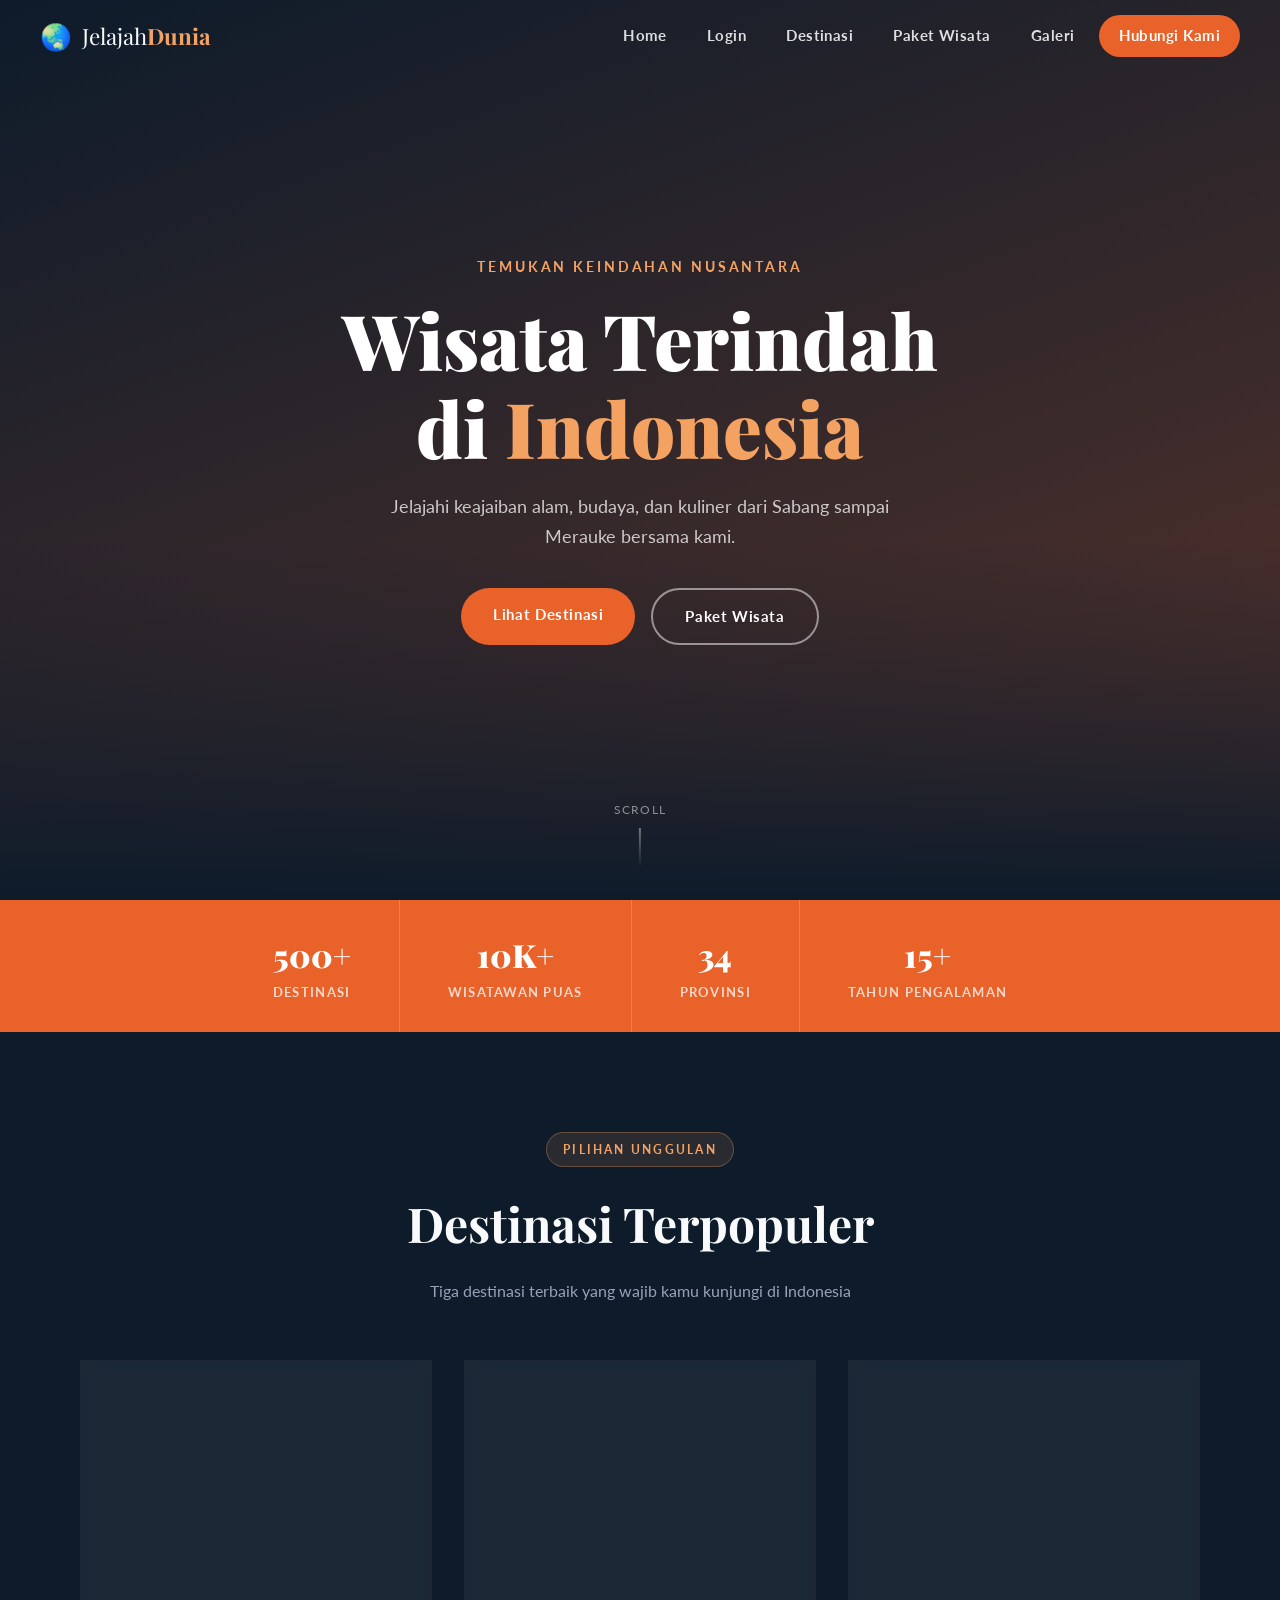
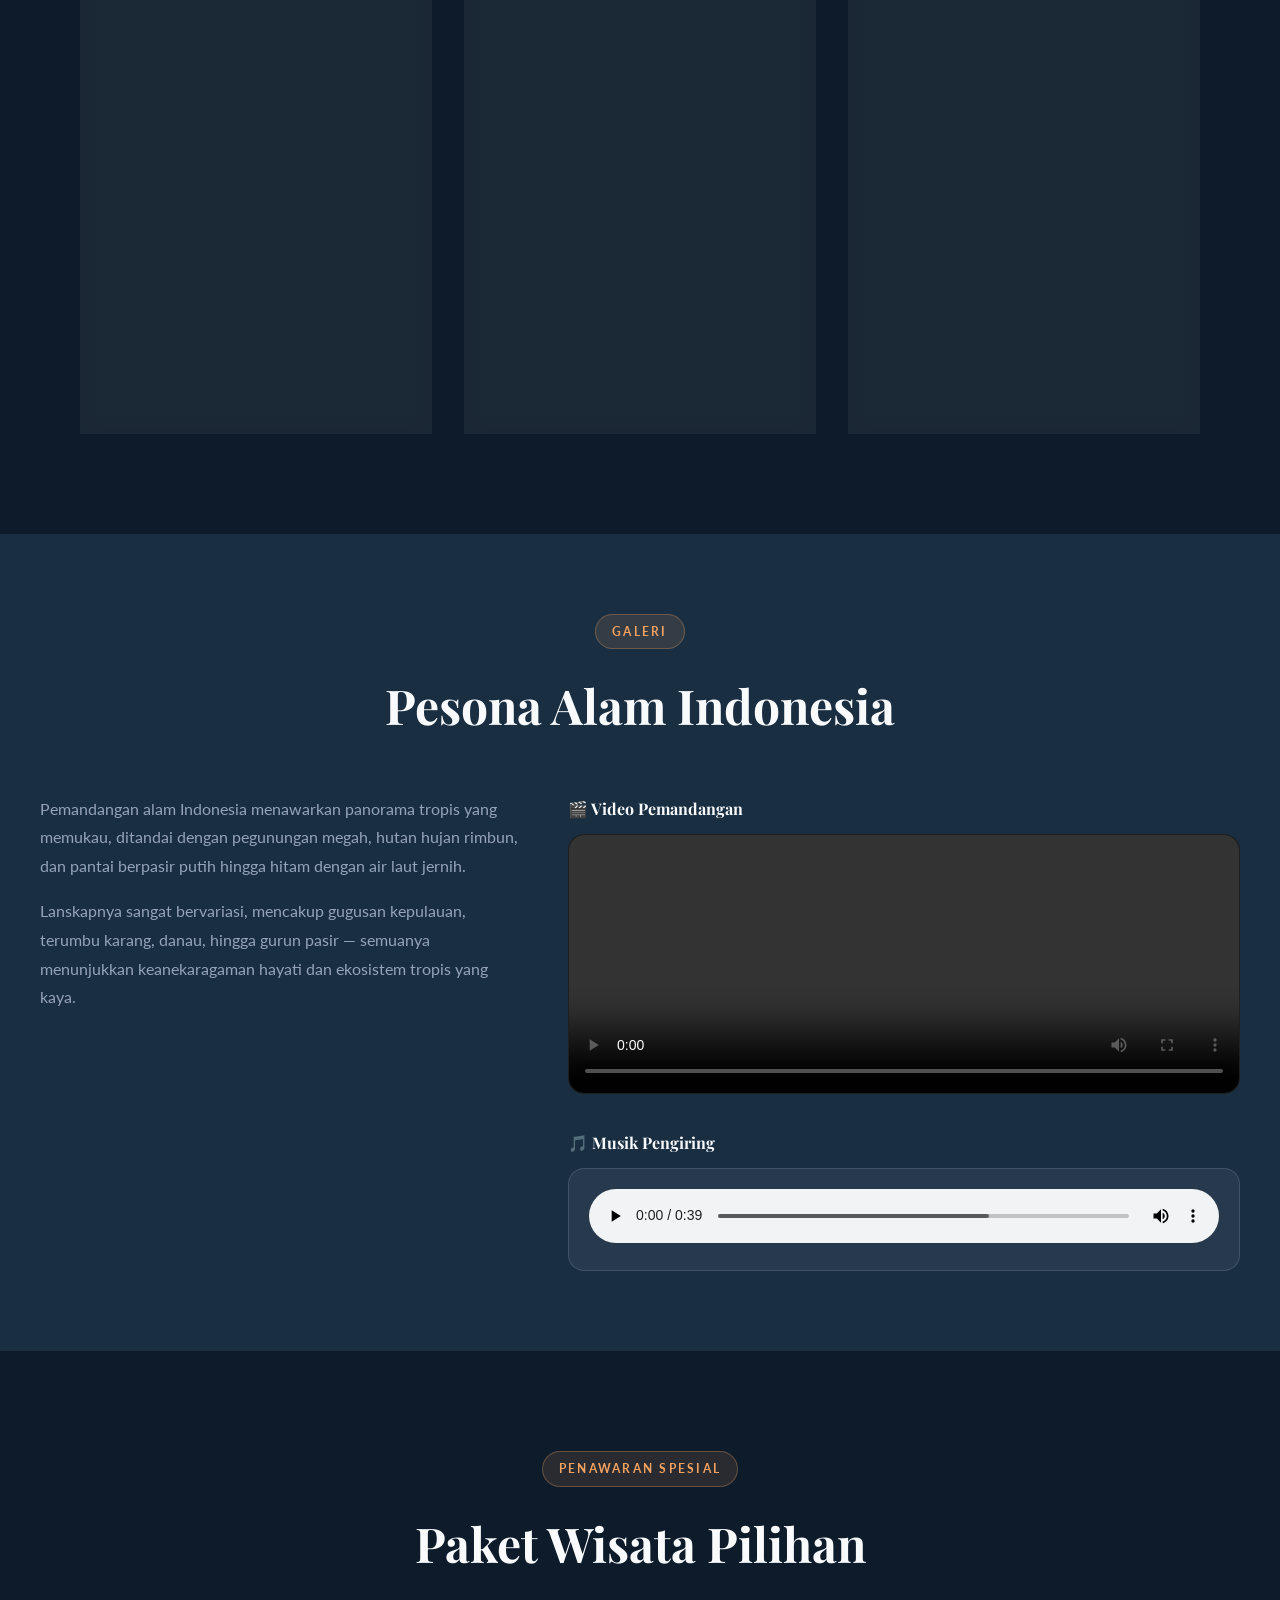
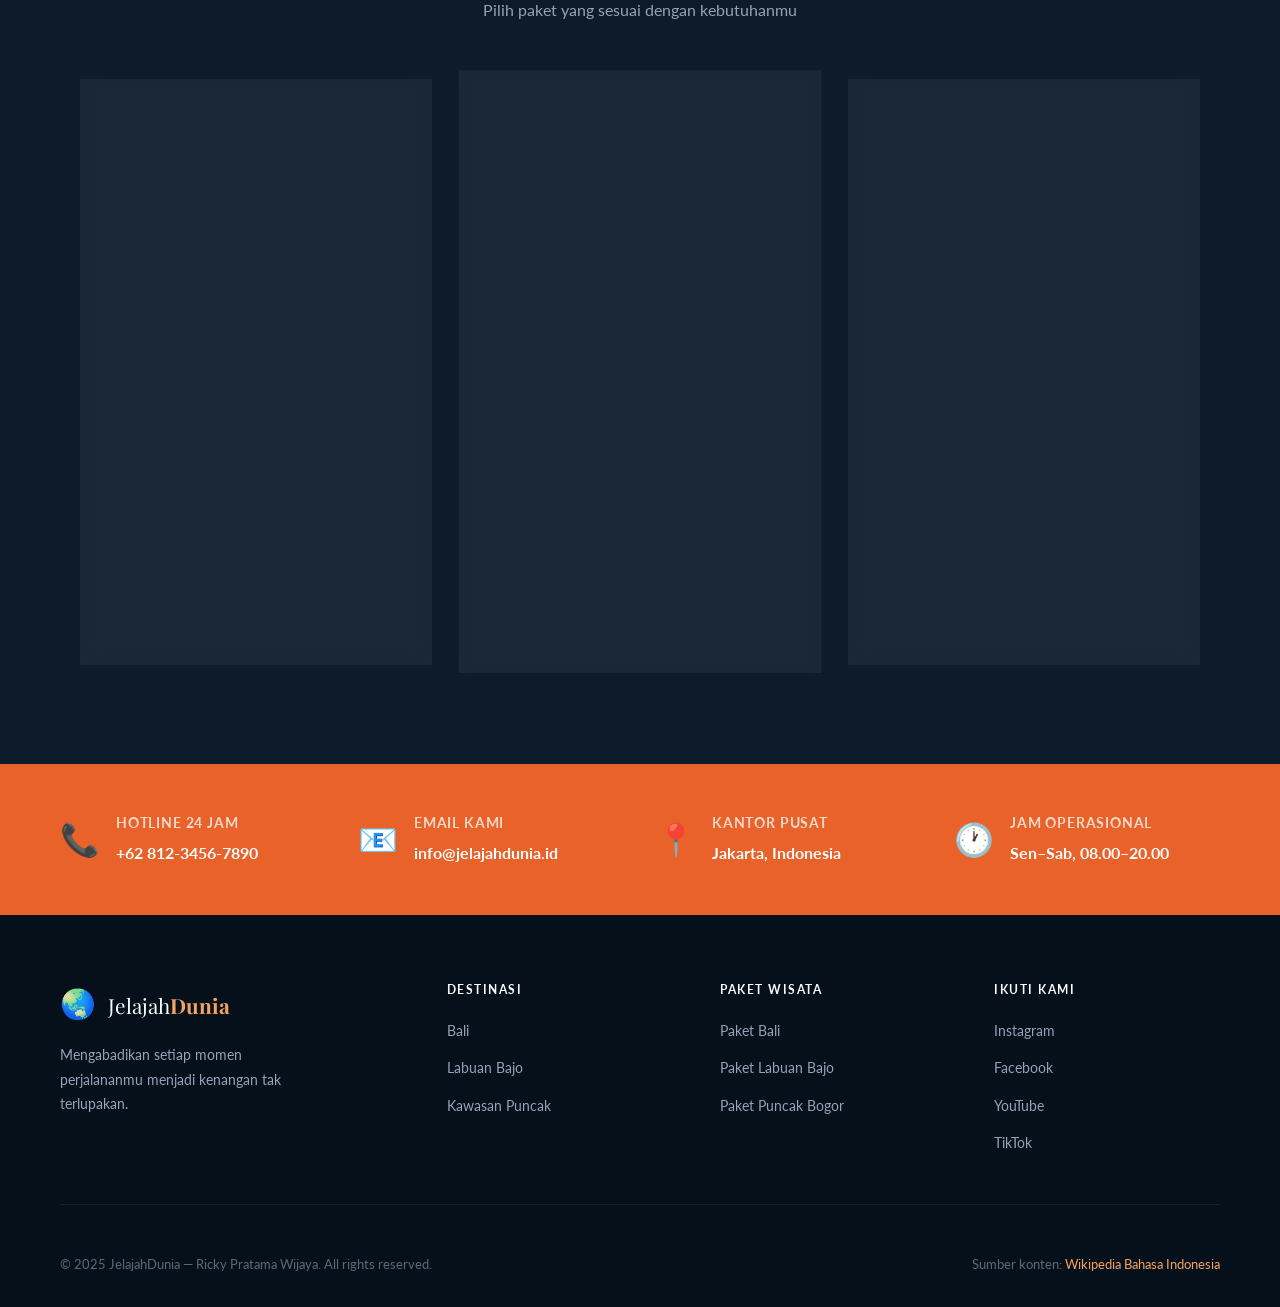
==== commit 5432e355: "final asli ril" ====
--- a/index.html
+++ b/index.html
@@ -6,7 +6,9 @@
     <meta name="viewport" content="width=device-width, initial-scale=1.0">
     <meta http-equiv="X-UA-Compatible" content="ie=edge">
     <title>Jelajah Dunia Bersama Ricky Pratama Wijaya</title>
-    <link rel="stylesheet" href="projek.css">
+    <meta name="description" content="Jelajahi keindahan wisata Indonesia — Bali, Labuan Bajo, dan Kawasan Puncak Bogor — bersama JelajahDunia.">
+    <link rel="icon" href="data:image/svg+xml,<svg xmlns=%22http://www.w3.org/2000/svg%22 viewBox=%220 0 100 100%22><text y=%22.9em%22 font-size=%2290%22>🌏</text></svg>">
+    <link rel="stylesheet" href="style.css">
     <link href="https://fonts.googleapis.com/css2?family=Playfair+Display:wght@400;700;900&family=Lato:wght@300;400;700&display=swap" rel="stylesheet">
 </head>
 
@@ -87,7 +89,7 @@
                 <article class="dest-card" id="bali">
                     <div class="card-badge">⭐ Terpopuler</div>
                     <div class="card-img-wrap">
-                        <img src="./assets/bali.jpeg" alt="Panorama Bali" class="card-img">
+                        <img src="asset/bali.jpg" alt="Panorama Bali" class="card-img">
                         <div class="card-img-overlay"></div>
                     </div>
                     <div class="card-body">
@@ -115,7 +117,7 @@
                 <article class="dest-card" id="labuanbajo">
                     <div class="card-badge">🦎 Eksotis</div>
                     <div class="card-img-wrap">
-                        <img src="./assets/labuan bajo.jpeg" alt="Labuan Bajo" class="card-img">
+                        <img src="asset/bajo.jpg" alt="Labuan Bajo" class="card-img">
                         <div class="card-img-overlay"></div>
                     </div>
                     <div class="card-body">
@@ -143,7 +145,7 @@
                 <article class="dest-card" id="puncak">
                     <div class="card-badge">🌿 Alam Segar</div>
                     <div class="card-img-wrap">
-                        <img src="./assets/bogor.jpg" alt="Kawasan Puncak Bogor" class="card-img">
+                        <img src="asset/bogor.jpg" alt="Kawasan Puncak Bogor" class="card-img">
                         <div class="card-img-overlay"></div>
                     </div>
                     <div class="card-body">
@@ -187,8 +189,8 @@
                     <div class="media-wrap">
                         <h3>🎬 Video Pemandangan</h3>
                         <video controls width="100%" class="styled-video">
-                            <source src="./assets/video.mp4" type="video/mp4">
-                            <source src="./assets/video.webm" type="video/webm">
+                            <source src="asset/video pemandangan.mp4" type="video/mp4">
+                            <source src="asset/video pemandangan.webm" type="video/webm">
                             Browser kamu tidak mendukung video.
                         </video>
                     </div>
@@ -196,8 +198,8 @@
                         <h3>🎵 Musik Pengiring</h3>
                         <div class="audio-wrap">
                             <audio controls class="styled-audio">
-                                <source src="./assets/audio.mp3" type="audio/mpeg">
-                                <source src="./assets/audio.ogg" type="audio/ogg">
+                                <source src="asset/audio pemandangan.mp3" type="audio/mpeg">
+                                <source src="asset/audio pemandangan.ogg" type="audio/ogg">
                                 Browser kamu tidak mendukung audio.
                             </audio>
                         </div>
@@ -218,7 +220,7 @@
 
                 <div class="paket-card">
                     <div class="paket-img-wrap">
-                        <img src="./assets/paket bali.jpg" alt="Paket Bali" class="paket-img">
+                        <img src="asset/bali.jpg" alt="Paket Bali" class="paket-img">
                     </div>
                     <div class="paket-body">
                         <h3>Paket Bali</h3>
@@ -240,7 +242,7 @@
                 <div class="paket-card featured">
                     <div class="paket-badge">🔥 Terlaris</div>
                     <div class="paket-img-wrap">
-                        <img src="./assets/paket labuan bajo.jpg" alt="Paket Labuan Bajo" class="paket-img">
+                        <img src="asset/bajo.jpg" alt="Paket Labuan Bajo" class="paket-img">
                     </div>
                     <div class="paket-body">
                         <h3>Paket Labuan Bajo</h3>
@@ -261,7 +263,7 @@
 
                 <div class="paket-card">
                     <div class="paket-img-wrap">
-                        <img src="./assets/paket bogor.jpg" alt="Paket Kawasan Puncak Bogor" class="paket-img">
+                        <img src="asset/bogor.jpg" alt="Paket Kawasan Puncak Bogor" class="paket-img">
                     </div>
                     <div class="paket-body">
                         <h3>Paket Kawasan Puncak</h3>
@@ -356,6 +358,9 @@
         </div>
     </footer>
 
+    <!-- ===== BACK TO TOP ===== -->
+    <button id="backToTop" aria-label="Kembali ke atas">↑</button>
+
     <script>
         // Navbar scroll effect
         const header = document.querySelector('.site-header');
@@ -390,5 +395,31 @@
         });
     </script>
 
+    <script>
+        // Back to top button
+        const backToTop = document.getElementById('backToTop');
+        window.addEventListener('scroll', () => {
+            backToTop.classList.toggle('show', window.scrollY > 400);
+        });
+        backToTop.addEventListener('click', () => {
+            window.scrollTo({ top: 0, behavior: 'smooth' });
+        });
+
+        // Scroll reveal animation
+        const revealTargets = document.querySelectorAll('.dest-card, .paket-card, .section-header, .media-text, .media-players');
+        revealTargets.forEach(el => el.classList.add('reveal'));
+
+        const revealObserver = new IntersectionObserver((entries) => {
+            entries.forEach(entry => {
+                if (entry.isIntersecting) {
+                    entry.target.classList.add('reveal-visible');
+                    revealObserver.unobserve(entry.target);
+                }
+            });
+        }, { threshold: 0.15 });
+
+        revealTargets.forEach(el => revealObserver.observe(el));
+    </script>
+
 </body>
 </html>
--- a/style.css
+++ b/style.css
@@ -0,0 +1,957 @@
+@import url('https://fonts.googleapis.com/css2?family=Playfair+Display:wght@400;700;900&family=Lato:wght@300;400;700&display=swap');
+
+:root {
+    --primary:       #e8622a;
+    --primary-dark:  #c44e1c;
+    --primary-light: #f4a261;
+    --accent:        #2ec4b6;
+    --dark:          #0d1b2a;
+    --dark-2:        #1a2e42;
+    --light:         #f8fafc;
+    --text-muted:    #94a3b8;
+    --gold:          #f0c040;
+    --card-bg:       rgba(255,255,255,0.06);
+    --card-border:   rgba(255,255,255,0.12);
+    --font-head:     'Playfair Display', Georgia, serif;
+    --font-body:     'Lato', sans-serif;
+    --radius:        16px;
+    --radius-sm:     8px;
+    --shadow:        0 8px 32px rgba(0,0,0,0.3);
+    --transition:    0.3s ease;
+}
+
+/* ---- Reset & Base ---- */
+*{
+    box-sizing: border-box;
+    margin: 0;
+    padding: 0;
+}
+
+html {
+    scroll-behavior: smooth;
+}
+
+body {
+    font-family: var(--font-body);
+    background-color: var(--dark);
+    color: var(--light);
+    line-height: 1.7;
+    overflow-x: hidden;
+}
+
+img {
+    max-width: 100%;
+    display: block;
+}
+
+a {
+    color: inherit;
+    text-decoration: none;
+}
+
+ul {
+    list-style: none;
+}
+
+/* ===================================================
+   NAVBAR
+   =================================================== */
+.site-header {
+    position: fixed;
+    top: 0;
+    left: 0;
+    right: 0;
+    z-index: 1000;
+    padding: 0 40px;
+    background: transparent;
+    transition: background var(--transition), box-shadow var(--transition), padding var(--transition);
+}
+
+.site-header.scrolled {
+    background: rgba(13, 27, 42, 0.95);
+    backdrop-filter: blur(12px);
+    -webkit-backdrop-filter: blur(12px);
+    box-shadow: 0 2px 24px rgba(0,0,0,0.4);
+    padding: 0 40px;
+}
+
+.navbar {
+    display: flex;
+    align-items: center;
+    justify-content: space-between;
+    height: 72px;
+    max-width: 1200px;
+    margin: 0 auto;
+}
+
+/* Brand / Logo */
+.nav-brand {
+    display: flex;
+    align-items: center;
+    gap: 10px;
+    font-family: var(--font-head);
+    font-size: 1.4rem;
+    color: var(--light);
+    white-space: nowrap;
+}
+
+.brand-icon {
+    font-size: 1.6rem;
+}
+
+.nav-brand strong {
+    color: var(--primary-light);
+}
+
+/* Nav Links */
+.nav-links {
+    display: flex;
+    align-items: center;
+    gap: 8px;
+    list-style: none;
+    padding: 0;
+}
+
+.nav-links a {
+    display: inline-block;
+    padding: 8px 16px;
+    font-size: 0.95rem;
+    font-weight: 700;
+    letter-spacing: 0.03em;
+    color: rgba(255,255,255,0.85);
+    border-radius: var(--radius-sm);
+    transition: color var(--transition), background var(--transition);
+}
+
+.nav-links a:hover {
+    color: var(--primary-light);
+    background: rgba(255,255,255,0.07);
+}
+
+/* CTA nav button */
+.nav-links a.nav-cta {
+    background: var(--primary);
+    color: #fff;
+    padding: 8px 20px;
+    border-radius: 50px;
+}
+
+.nav-links a.nav-cta:hover {
+    background: var(--primary-dark);
+    color: #fff;
+}
+
+/* Hamburger */
+.nav-toggle {
+    display: none;
+    flex-direction: column;
+    justify-content: center;
+    gap: 5px;
+    width: 36px;
+    height: 36px;
+    background: none;
+    border: none;
+    cursor: pointer;
+    padding: 4px;
+}
+
+.nav-toggle span {
+    display: block;
+    height: 2px;
+    background: var(--light);
+    border-radius: 2px;
+    transition: transform 0.3s, opacity 0.3s;
+}
+
+.nav-toggle.active span:nth-child(1) { transform: translateY(7px) rotate(45deg); }
+.nav-toggle.active span:nth-child(2) { opacity: 0; }
+.nav-toggle.active span:nth-child(3) { transform: translateY(-7px) rotate(-45deg); }
+
+/*HERO SECTION */
+.hero {
+    position: relative;
+    min-height: 100vh;
+    display: flex;
+    align-items: center;
+    justify-content: center;
+    text-align: center;
+    padding: 0 24px;
+    background:
+        linear-gradient(160deg, rgba(13,27,42,0.75) 0%, rgba(232,98,42,0.35) 100%),
+        url('https://images.unsplash.com/photo-1537996194471-e657df975ab4?w=1400') center/cover no-repeat;
+    overflow: hidden;
+}
+
+.hero::before {
+    content: '';
+    position: absolute;
+    inset: 0;
+    background: linear-gradient(to bottom, transparent 60%, var(--dark) 100%);
+    z-index: 1;
+}
+
+.hero-content {
+    position: relative;
+    z-index: 2;
+    max-width: 760px;
+    animation: fadeUp 1s ease both;
+}
+
+.hero-subtitle {
+    font-size: 0.9rem;
+    font-weight: 700;
+    letter-spacing: 0.2em;
+    text-transform: uppercase;
+    color: var(--primary-light);
+    margin-bottom: 16px;
+}
+
+.hero-title {
+    font-family: var(--font-head);
+    font-size: clamp(2.5rem, 6vw, 5rem);
+    font-weight: 900;
+    line-height: 1.15;
+    color: #fff;
+    margin-bottom: 20px;
+}
+
+.hero-title .highlight {
+    color: var(--primary-light);
+    position: relative;
+}
+
+.hero-desc {
+    font-size: 1.1rem;
+    color: rgba(255,255,255,0.75);
+    max-width: 520px;
+    margin: 0 auto 36px;
+}
+
+.hero-buttons {
+    display: flex;
+    gap: 16px;
+    justify-content: center;
+    flex-wrap: wrap;
+}
+
+.hero-scroll-hint {
+    position: absolute;
+    bottom: 32px;
+    left: 50%;
+    transform: translateX(-50%);
+    z-index: 2;
+    display: flex;
+    flex-direction: column;
+    align-items: center;
+    gap: 8px;
+    font-size: 0.75rem;
+    letter-spacing: 0.1em;
+    text-transform: uppercase;
+    color: rgba(255,255,255,0.5);
+    animation: bounce 2s infinite;
+}
+
+.scroll-arrow {
+    width: 2px;
+    height: 40px;
+    background: linear-gradient(to bottom, rgba(255,255,255,0.4), transparent);
+}
+
+/*BUTTONS*/
+.btn {
+    display: inline-block;
+    padding: 14px 32px;
+    font-family: var(--font-body);
+    font-size: 0.95rem;
+    font-weight: 700;
+    letter-spacing: 0.04em;
+    border-radius: 50px;
+    transition: transform var(--transition), box-shadow var(--transition), background var(--transition);
+    cursor: pointer;
+    border: none;
+}
+
+.btn:hover {
+    transform: translateY(-2px);
+    box-shadow: 0 8px 24px rgba(0,0,0,0.3);
+}
+
+.btn-primary {
+    background: var(--primary);
+    color: #fff;
+}
+
+.btn-primary:hover {
+    background: var(--primary-dark);
+}
+
+.btn-outline {
+    background: transparent;
+    color: #fff;
+    border: 2px solid rgba(255,255,255,0.5);
+}
+
+.btn-outline:hover {
+    background: rgba(255,255,255,0.1);
+    border-color: #fff;
+}
+
+.btn-full {
+    width: 100%;
+    text-align: center;
+}
+
+/*STATS STRIP */
+.stats-strip {
+    display: flex;
+    justify-content: center;
+    gap: 0;
+    background: var(--primary);
+    flex-wrap: wrap;
+}
+
+.stat-item {
+    display: flex;
+    flex-direction: column;
+    align-items: center;
+    padding: 28px 48px;
+    border-right: 1px solid rgba(255,255,255,0.2);
+}
+
+.stat-item:last-child {
+    border-right: none;
+}
+
+.stat-num {
+    font-family: var(--font-head);
+    font-size: 2rem;
+    font-weight: 900;
+    color: #fff;
+}
+
+.stat-label {
+    font-size: 0.8rem;
+    font-weight: 700;
+    letter-spacing: 0.1em;
+    text-transform: uppercase;
+    color: rgba(255,255,255,0.75);
+}
+
+/*SECTION HEADERS*/
+.section-header {
+    text-align: center;
+    margin-bottom: 56px;
+}
+
+.section-tag {
+    display: inline-block;
+    font-size: 0.78rem;
+    font-weight: 700;
+    letter-spacing: 0.18em;
+    text-transform: uppercase;
+    color: var(--primary-light);
+    background: rgba(244,162,97,0.12);
+    border: 1px solid rgba(244,162,97,0.3);
+    padding: 6px 16px;
+    border-radius: 50px;
+    margin-bottom: 16px;
+}
+
+.section-title {
+    font-family: var(--font-head);
+    font-size: clamp(1.8rem, 4vw, 3rem);
+    font-weight: 700;
+    color: var(--light);
+    margin-bottom: 12px;
+}
+
+.section-desc {
+    font-size: 1rem;
+    color: var(--text-muted);
+    max-width: 540px;
+    margin: 0 auto;
+}
+
+/*DESTINASI SECTION*/
+.destinasi-section {
+    padding: 100px 40px;
+    max-width: 1200px;
+    margin: 0 auto;
+}
+
+.destinasi-grid {
+    display: grid;
+    grid-template-columns: repeat(auto-fit, minmax(320px, 1fr));
+    gap: 32px;
+}
+
+/* Destination Card */
+.dest-card {
+    position: relative;
+    background: var(--card-bg);
+    border: 1px solid var(--card-border);
+    border-radius: var(--radius);
+    overflow: hidden;
+    transition: transform var(--transition), box-shadow var(--transition);
+    backdrop-filter: blur(8px);
+}
+
+.dest-card:hover {
+    box-shadow: var(--shadow);
+}
+
+.card-badge {
+    position: absolute;
+    top: 16px;
+    left: 16px;
+    z-index: 3;
+    background: var(--primary);
+    color: #fff;
+    font-size: 0.75rem;
+    font-weight: 700;
+    padding: 5px 12px;
+    border-radius: 50px;
+}
+
+.card-img-wrap {
+    position: relative;
+    height: 220px;
+    overflow: hidden;
+}
+
+.card-img {
+    width: 100%;
+    height: 100%;
+    object-fit: cover;
+    transition: transform 0.5s ease;
+}
+
+.dest-card:hover .card-img {
+    transform: scale(1.06);
+}
+
+.card-img-overlay {
+    position: absolute;
+    inset: 0;
+    background: linear-gradient(to top, rgba(13,27,42,0.7) 0%, transparent 50%);
+}
+
+.card-body {
+    padding: 24px;
+}
+
+.card-location {
+    font-size: 0.78rem;
+    font-weight: 700;
+    letter-spacing: 0.06em;
+    text-transform: uppercase;
+    color: var(--primary-light);
+    margin-bottom: 8px;
+}
+
+.card-title {
+    font-family: var(--font-head);
+    font-size: 1.6rem;
+    font-weight: 700;
+    margin-bottom: 12px;
+    color: var(--light);
+}
+
+.card-desc {
+    font-size: 0.9rem;
+    color: var(--text-muted);
+    margin-bottom: 20px;
+    line-height: 1.7;
+}
+
+.card-facilities h4 {
+    font-size: 0.75rem;
+    font-weight: 700;
+    text-transform: uppercase;
+    letter-spacing: 0.08em;
+    color: rgba(255,255,255,0.5);
+    margin-bottom: 10px;
+}
+
+.facility-tags {
+    display: flex;
+    flex-wrap: wrap;
+    gap: 8px;
+    margin-bottom: 20px;
+}
+
+.tag {
+    font-size: 0.78rem;
+    font-weight: 700;
+    background: rgba(255,255,255,0.07);
+    border: 1px solid rgba(255,255,255,0.15);
+    color: var(--light);
+    padding: 5px 12px;
+    border-radius: 50px;
+}
+
+.card-link {
+    display: inline-block;
+    font-size: 0.88rem;
+    font-weight: 700;
+    color: var(--primary-light);
+    letter-spacing: 0.04em;
+    transition: gap var(--transition), color var(--transition);
+}
+
+.card-link:hover {
+    color: var(--primary);
+}
+
+/*MEDIA / GALERI SECTION */
+.media-section {
+    padding: 80px 40px;
+    background: var(--dark-2);
+}
+
+.media-section .section-header {
+    max-width: 1200px;
+    margin: 0 auto 48px;
+}
+
+.media-container {
+    display: grid;
+    grid-template-columns: 1fr 1.4fr;
+    gap: 48px;
+    max-width: 1200px;
+    margin: 0 auto;
+    align-items: start;
+}
+
+.media-text p {
+    color: var(--text-muted);
+    font-size: 1rem;
+    line-height: 1.8;
+    margin-bottom: 16px;
+}
+
+.media-players {
+    display: flex;
+    flex-direction: column;
+    gap: 28px;
+}
+
+.media-wrap h3 {
+    font-family: var(--font-head);
+    font-size: 1rem;
+    color: var(--light);
+    margin-bottom: 12px;
+}
+
+.styled-video {
+    border-radius: var(--radius);
+    border: 1px solid var(--card-border);
+    background: #000;
+    max-height: 260px;
+}
+
+.audio-wrap {
+    background: var(--card-bg);
+    border: 1px solid var(--card-border);
+    border-radius: var(--radius);
+    padding: 20px;
+}
+
+.styled-audio {
+    width: 100%;
+}
+
+/*PAKET WISATA SECTION*/
+.paket-section {
+    padding: 100px 40px;
+    max-width: 1200px;
+    margin: 0 auto;
+}
+
+.paket-grid {
+    display: grid;
+    grid-template-columns: repeat(auto-fit, minmax(300px, 1fr));
+    gap: 32px;
+    align-items: start;
+}
+
+.paket-card {
+    position: relative;
+    background: var(--card-bg);
+    border: 1px solid var(--card-border);
+    border-radius: var(--radius);
+    overflow: hidden;
+    transition: transform var(--transition), box-shadow var(--transition);
+    backdrop-filter: blur(8px);
+}
+
+.paket-card:hover {
+    transform: translateY(-6px);
+    box-shadow: var(--shadow);
+}
+
+.paket-card.featured {
+    border-color: var(--primary-light);
+    transform: scale(1.03);
+}
+
+.paket-card.featured:hover {
+    transform: scale(1.03) translateY(-6px);
+}
+
+.paket-badge {
+    position: absolute;
+    top: 16px;
+    right: 16px;
+    z-index: 3;
+    background: var(--gold);
+    color: var(--dark);
+    font-size: 0.75rem;
+    font-weight: 900;
+    padding: 5px 12px;
+    border-radius: 50px;
+}
+
+.paket-img-wrap {
+    height: 200px;
+    overflow: hidden;
+}
+
+.paket-img {
+    width: 100%;
+    height: 100%;
+    object-fit: cover;
+    transition: transform 0.5s ease;
+}
+
+.paket-card:hover .paket-img {
+    transform: scale(1.08);
+}
+
+.paket-body {
+    padding: 24px;
+}
+
+.paket-body h3 {
+    font-family: var(--font-head);
+    font-size: 1.3rem;
+    font-weight: 700;
+    color: var(--light);
+    margin-bottom: 16px;
+}
+
+.paket-list {
+    list-style: none;
+    margin-bottom: 24px;
+}
+
+.paket-list li {
+    font-size: 0.88rem;
+    color: var(--text-muted);
+    padding: 6px 0;
+    border-bottom: 1px solid rgba(255,255,255,0.05);
+}
+
+.paket-price {
+    display: flex;
+    align-items: baseline;
+    gap: 6px;
+    margin-bottom: 20px;
+    flex-wrap: wrap;
+}
+
+.price-from {
+    font-size: 0.75rem;
+    color: var(--text-muted);
+}
+
+.price-num {
+    font-family: var(--font-head);
+    font-size: 1.4rem;
+    font-weight: 900;
+    color: var(--primary-light);
+}
+
+.price-per {
+    font-size: 0.78rem;
+    color: var(--text-muted);
+}
+
+/*INFO STRIP (KONTAK)*/
+.info-strip {
+    display: grid;
+    grid-template-columns: repeat(auto-fit, minmax(220px, 1fr));
+    background: var(--primary);
+    padding: 48px 60px;
+    gap: 32px;
+}
+
+.info-box {
+    display: flex;
+    align-items: flex-start;
+    gap: 16px;
+}
+
+.info-icon {
+    font-size: 2rem;
+    flex-shrink: 0;
+}
+
+.info-box strong {
+    display: block;
+    font-size: 0.85rem;
+    font-weight: 700;
+    letter-spacing: 0.06em;
+    text-transform: uppercase;
+    color: rgba(255,255,255,0.75);
+    margin-bottom: 4px;
+}
+
+.info-box p {
+    font-size: 1rem;
+    font-weight: 700;
+    color: #fff;
+}
+
+/*FOOTER */
+.site-footer {
+    background: #06101a;
+    color: var(--text-muted);
+    padding: 64px 60px 32px;
+}
+
+.footer-top {
+    display: grid;
+    grid-template-columns: 1.5fr repeat(3, 1fr);
+    gap: 48px;
+    margin-bottom: 48px;
+    padding-bottom: 48px;
+    border-bottom: 1px solid rgba(255,255,255,0.07);
+}
+
+.footer-brand .brand-icon {
+    font-size: 1.8rem;
+}
+
+.footer-brand .brand-text {
+    display: inline-block;
+    font-family: var(--font-head);
+    font-size: 1.3rem;
+    color: var(--light);
+    margin-left: 8px;
+    margin-bottom: 12px;
+}
+
+.footer-brand strong {
+    color: var(--primary-light);
+}
+
+.footer-brand p {
+    font-size: 0.9rem;
+    line-height: 1.7;
+    color: var(--text-muted);
+    margin-top: 8px;
+    max-width: 260px;
+}
+
+.footer-links h4 {
+    font-size: 0.78rem;
+    font-weight: 700;
+    letter-spacing: 0.12em;
+    text-transform: uppercase;
+    color: var(--light);
+    margin-bottom: 16px;
+}
+
+.footer-links ul {
+    display: flex;
+    flex-direction: column;
+    gap: 10px;
+}
+
+.footer-links a {
+    font-size: 0.9rem;
+    color: var(--text-muted);
+    transition: color var(--transition);
+}
+
+.footer-links a:hover {
+    color: var(--primary-light);
+}
+
+.footer-bottom {
+    display: flex;
+    justify-content: space-between;
+    align-items: center;
+    flex-wrap: wrap;
+    gap: 12px;
+    font-size: 0.82rem;
+    color: rgba(148,163,184,0.6);
+}
+
+.footer-bottom a {
+    color: var(--primary-light);
+}
+
+.footer-bottom a:hover {
+    text-decoration: underline;
+}
+
+/*ANIMATIONS*/
+@keyframes fadeUp {
+    from { opacity: 0; transform: translateY(30px); }
+    to   { opacity: 1; transform: translateY(0); }
+}
+
+@keyframes bounce {
+    0%, 100% { transform: translateX(-50%) translateY(0); }
+    50%       { transform: translateX(-50%) translateY(-10px); }
+}
+
+/*RESPONSIVE — TABLET */
+@media (max-width: 900px) {
+    .site-header {
+        padding: 0 20px;
+    }
+
+    .media-container {
+        grid-template-columns: 1fr;
+    }
+
+    .footer-top {
+        grid-template-columns: 1fr 1fr;
+    }
+
+    .info-strip {
+        padding: 40px 24px;
+    }
+
+    .stat-item {
+        padding: 20px 28px;
+    }
+}
+
+/*RESPONSIVE — MOBILE */
+@media (max-width: 640px) {
+    /* Show hamburger */
+    .nav-toggle {
+        display: flex;
+    }
+
+    /* Mobile dropdown menu */
+    .nav-links {
+        position: fixed;
+        top: 72px;
+        left: 0;
+        right: 0;
+        background: rgba(13, 27, 42, 0.98);
+        backdrop-filter: blur(16px);
+        flex-direction: column;
+        gap: 0;
+        padding: 16px 0 24px;
+        display: none;
+        border-bottom: 1px solid var(--card-border);
+    }
+
+    .nav-links.open {
+        display: flex;
+    }
+
+    .nav-links a {
+        padding: 14px 32px;
+        font-size: 1rem;
+        border-radius: 0;
+    }
+
+    .nav-links a.nav-cta {
+        margin: 8px 32px 0;
+        border-radius: 50px;
+        text-align: center;
+        padding: 12px 24px;
+    }
+
+    .destinasi-section,
+    .paket-section {
+        padding: 60px 20px;
+    }
+
+    .media-section {
+        padding: 60px 20px;
+    }
+
+    .footer-top {
+        grid-template-columns: 1fr;
+        gap: 32px;
+    }
+
+    .site-footer {
+        padding: 48px 24px 24px;
+    }
+
+    .footer-bottom {
+        flex-direction: column;
+        text-align: center;
+    }
+
+    .info-strip {
+        padding: 32px 20px;
+        grid-template-columns: 1fr;
+        gap: 24px;
+    }
+
+    .paket-card.featured {
+        transform: scale(1);
+    }
+
+    .stats-strip {
+        gap: 0;
+    }
+
+    .stat-item {
+        flex: 1 1 50%;
+        border-bottom: 1px solid rgba(255,255,255,0.15);
+    }
+}
+
+/*BACK TO TOP BUTTON */
+#backToTop {
+    position: fixed;
+    bottom: 28px;
+    right: 28px;
+    z-index: 999;
+    width: 48px;
+    height: 48px;
+    border: none;
+    border-radius: 50%;
+    background: var(--primary);
+    color: #fff;
+    font-size: 1.2rem;
+    cursor: pointer;
+    opacity: 0;
+    visibility: hidden;
+    transform: translateY(12px);
+    transition: opacity var(--transition), transform var(--transition), background var(--transition), visibility var(--transition);
+    box-shadow: var(--shadow);
+}
+
+#backToTop.show {
+    opacity: 1;
+    visibility: visible;
+    transform: translateY(0);
+}
+
+#backToTop:hover {
+    background: var(--primary-dark);
+}
+
+/*SCROLL REVEAL ANIMATION */
+.reveal {
+    opacity: 0;
+    transform: translateY(24px);
+    transition: opacity 0.7s ease, transform 0.7s ease;
+}
+
+.reveal-visible {
+    opacity: 1;
+    transform: translateY(0);
+}
